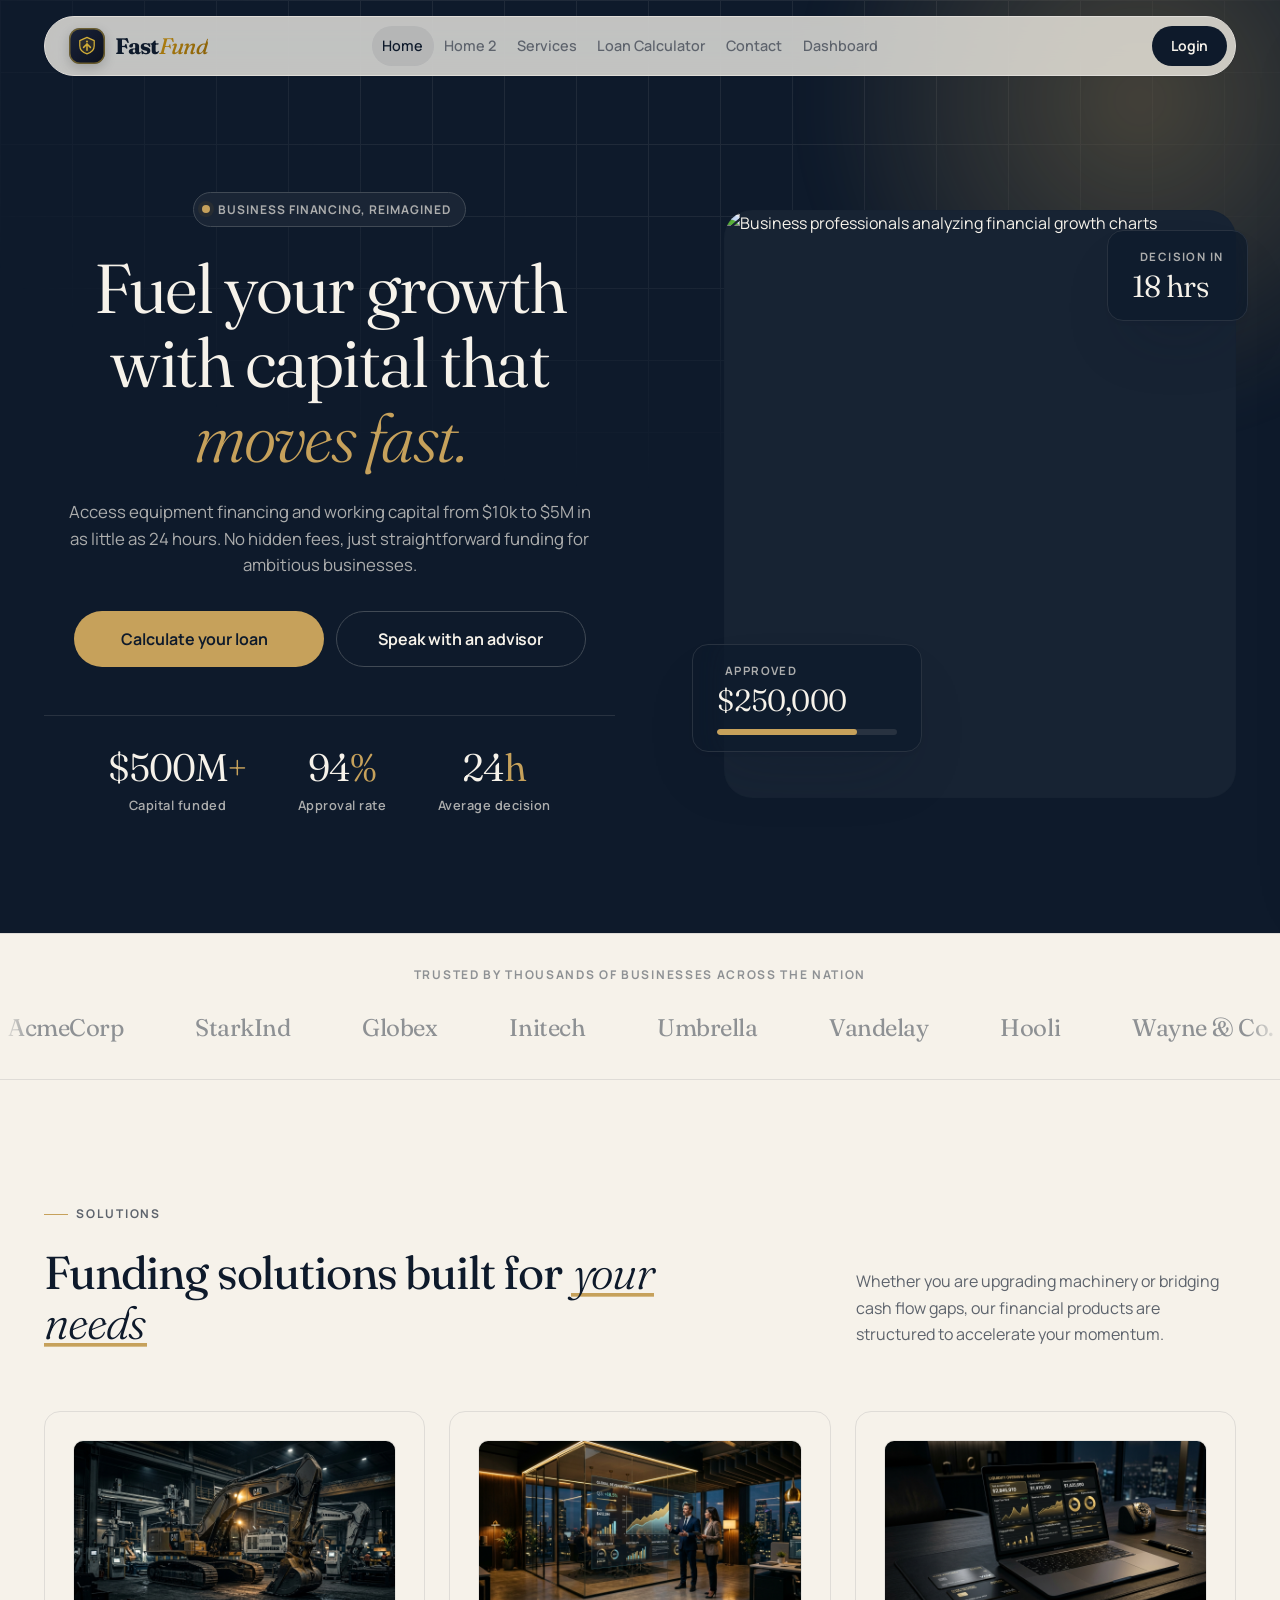
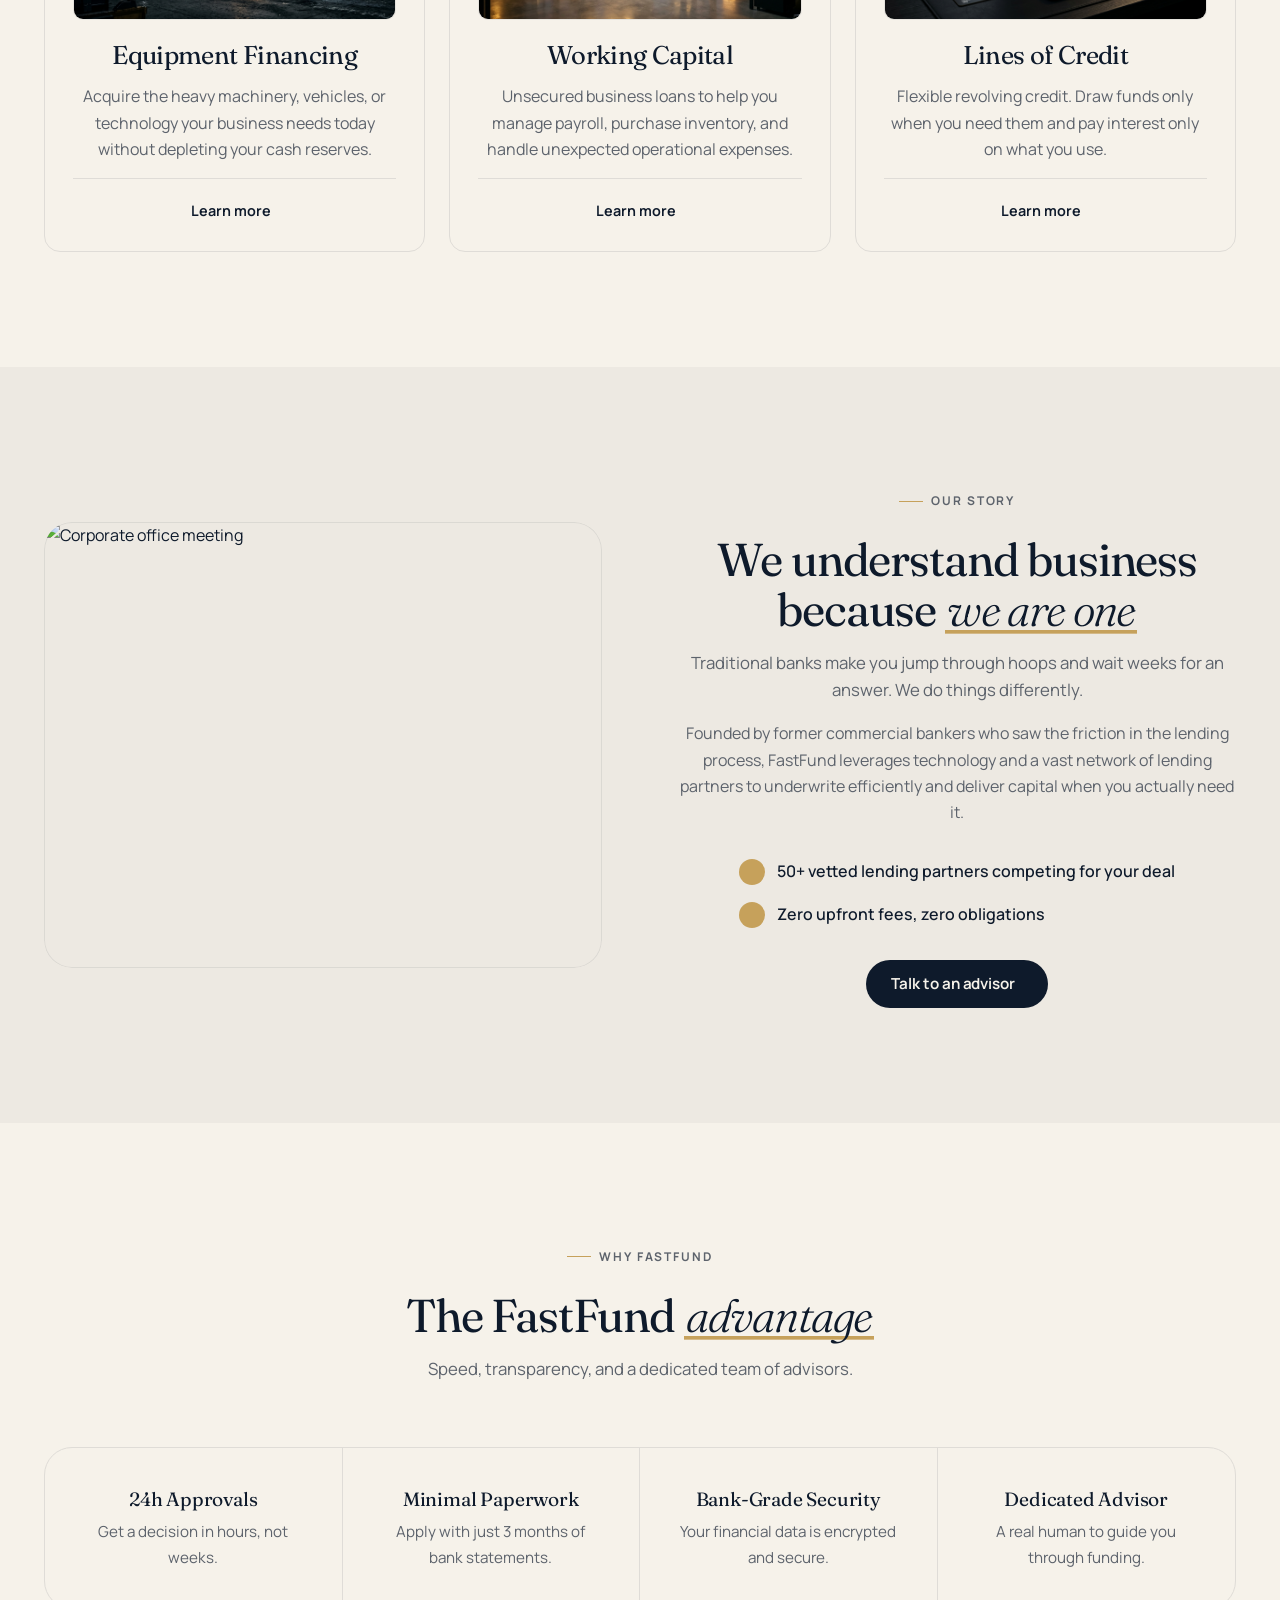
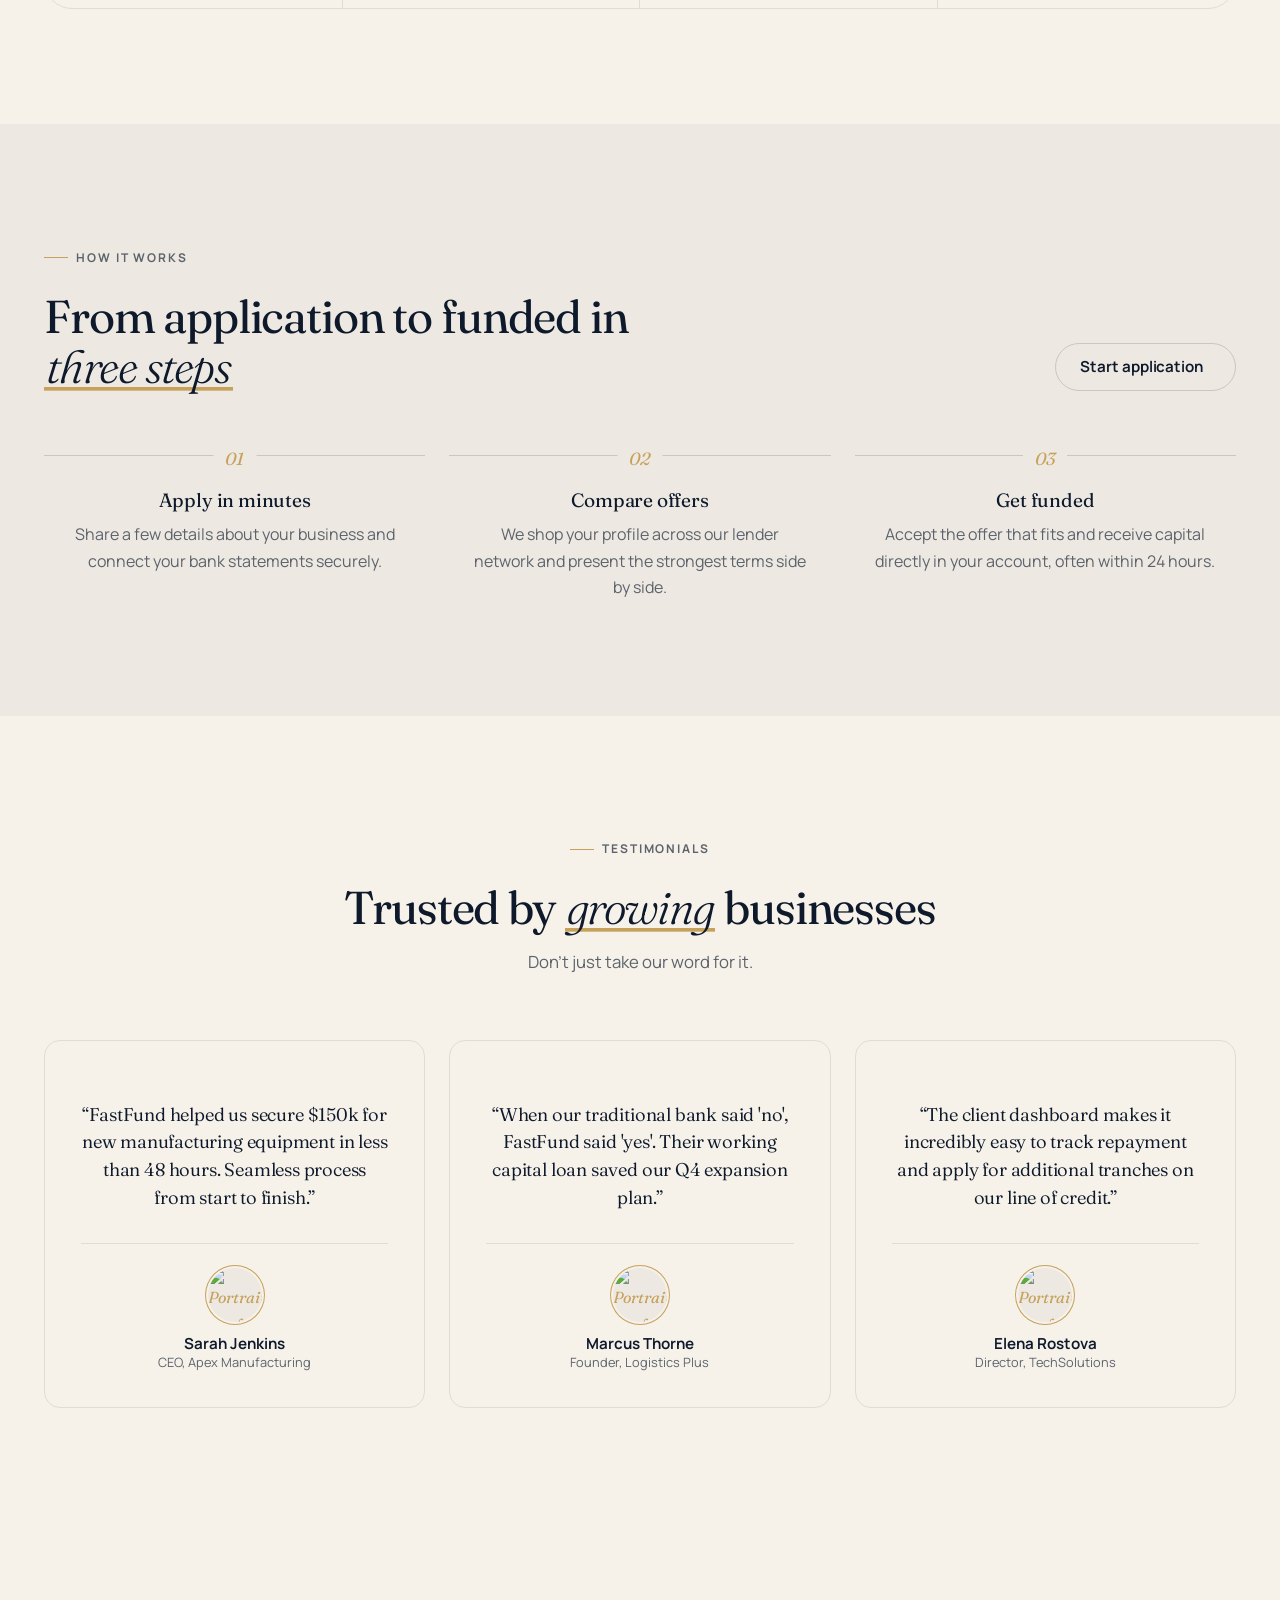
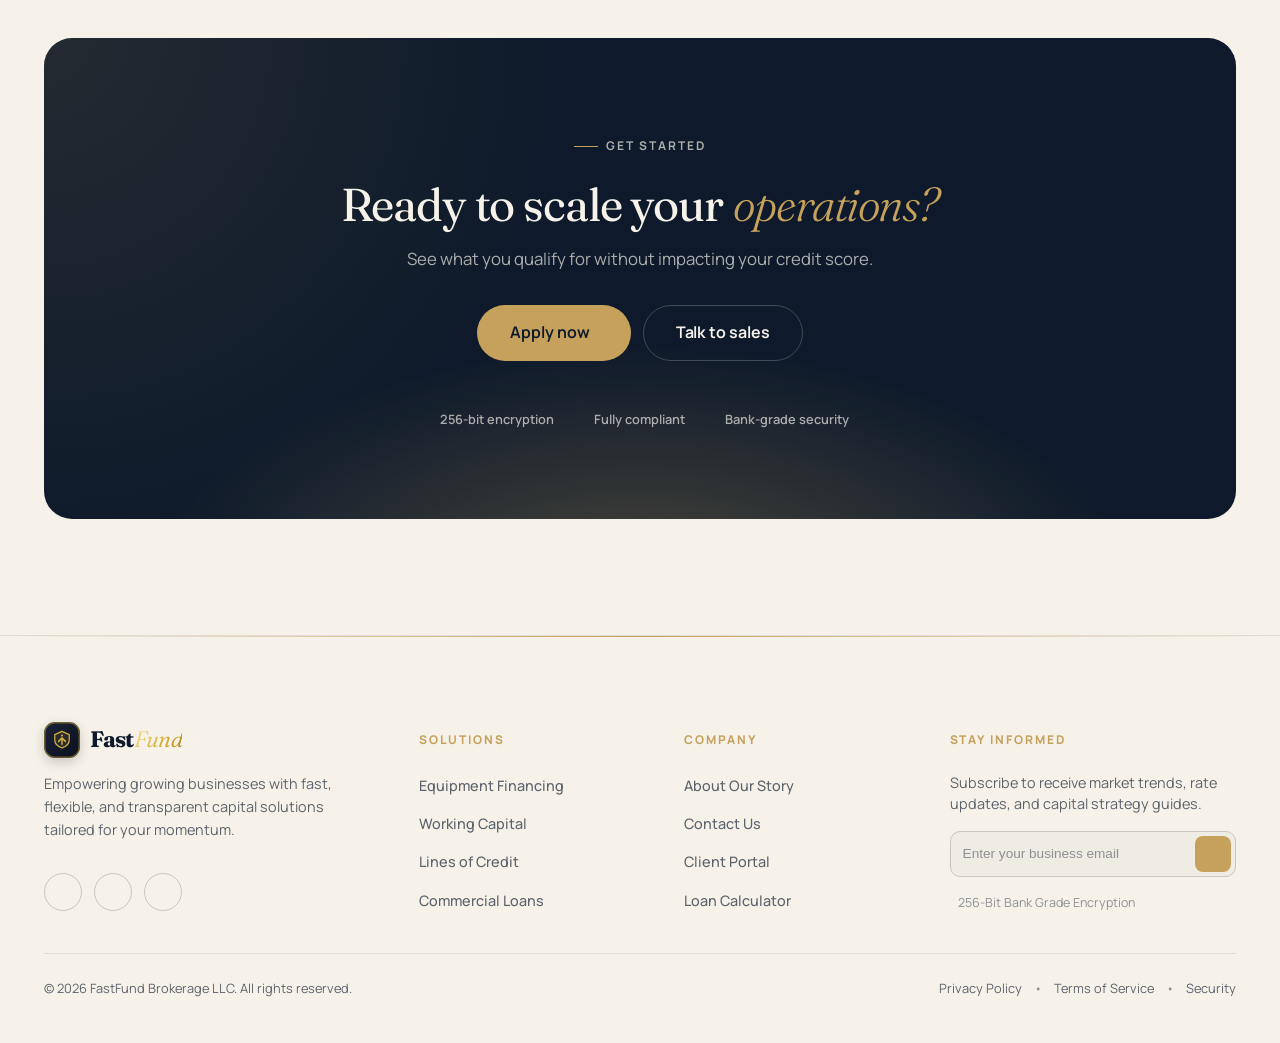
==== index.html @ ac8a73ac "1" ====
<!DOCTYPE html>
<html lang="en">
<head>
  <meta charset="UTF-8">
  <meta name="viewport" content="width=device-width, initial-scale=1.0">
  <title>FastFund - Professional Equipment & Business Financing</title>
  <meta name="description" content="FastFund offers rapid, professional equipment financing and working capital solutions for growing businesses. Apply today and get funded fast.">
  <meta name="theme-color" content="#0E1A2B">
  <link rel="icon" type="image/svg+xml" href="assets/images/favicon.svg">

  <!-- Apply saved theme / direction before first paint -->
  <script>
    (function () {
      try {
        var t = localStorage.getItem('fastfund-theme') || (matchMedia('(prefers-color-scheme: dark)').matches ? 'dark' : 'light');
        if (t === 'dark') document.documentElement.setAttribute('data-theme', 'dark');
        if (localStorage.getItem('fastfund-rtl') === 'true') document.documentElement.setAttribute('dir', 'rtl');
      } catch (e) {}
    })();
  </script>

  <!-- Fonts -->
  <link rel="preconnect" href="https://fonts.googleapis.com">
  <link rel="preconnect" href="https://fonts.gstatic.com" crossorigin>
  <link href="https://fonts.googleapis.com/css2?family=Fraunces:ital,opsz,wght@0,9..144,250..600;1,9..144,250..600&family=Manrope:wght@400..800&display=swap" rel="stylesheet">

  <!-- Phosphor Icons -->
  <script src="https://unpkg.com/@phosphor-icons/web"></script>

  <!-- Styles -->
  <link rel="stylesheet" href="assets/css/style.css">
  <link rel="stylesheet" href="assets/css/rtl.css">
</head>
<body>

  <!-- Drawer Overlay -->
  <div class="drawer-overlay"></div>

  <!-- Header & Navbar -->
  <header class="site-header">
    <div class="container">
      <div class="navbar">
        <a href="index.html" class="logo" aria-label="FastFund home">
          <span class="logo-mark" aria-hidden="true"><svg viewBox="0 0 32 32" fill="none" xmlns="http://www.w3.org/2000/svg"><path d="M16 3.5L26.5 8.25V15.75C26.5 21.2 22 25.8 16 27.5C10 25.8 5.5 21.2 5.5 15.75V8.25L16 3.5Z" class="logo-shield" stroke="currentColor" stroke-width="1.8" stroke-linejoin="round"/><path d="M11 18L16 13L21 18" class="logo-arrow" stroke="currentColor" stroke-width="2.2" stroke-linecap="round" stroke-linejoin="round"/><path d="M16 13V22" class="logo-stem" stroke="currentColor" stroke-width="2.2" stroke-linecap="round"/><circle cx="16" cy="9.5" r="1.4" class="logo-dot" fill="currentColor"/></svg></span>
          <span class="logo-text">Fast<em>Fund</em></span>
        </a>

        <nav aria-label="Primary">
          <ul class="nav-links">
            <li><a href="index.html" class="nav-link active" aria-current="page">Home</a></li>
            <li><a href="home2.html" class="nav-link">Home 2</a></li>
            <li><a href="services.html" class="nav-link">Services</a></li>
            <li><a href="loan-calculator.html" class="nav-link">Loan Calculator</a></li>
            <li><a href="contact.html" class="nav-link">Contact</a></li>
            <li><a href="dashboard.html" class="nav-link">Dashboard</a></li>
          </ul>
        </nav>

        <div class="nav-actions">
          <button class="icon-btn theme-toggle" aria-label="Toggle Theme"><i class="ph ph-moon"></i></button>
          <button class="icon-btn rtl-toggle" aria-label="Toggle RTL"><i class="ph ph-arrows-left-right"></i></button>
          <a href="login.html" class="btn btn-primary btn-sm nav-cta">Login</a>
          <button class="hamburger" aria-label="Open Menu"><i class="ph ph-list"></i></button>
        </div>
      </div>
    </div>
  </header>

  <!-- Mobile Nav Drawer -->
  <aside class="nav-drawer" aria-label="Mobile menu">
    <div class="drawer-header">
      <a href="index.html" class="logo" aria-label="FastFund home">
          <span class="logo-mark" aria-hidden="true"><svg viewBox="0 0 32 32" fill="none" xmlns="http://www.w3.org/2000/svg"><path d="M16 3.5L26.5 8.25V15.75C26.5 21.2 22 25.8 16 27.5C10 25.8 5.5 21.2 5.5 15.75V8.25L16 3.5Z" class="logo-shield" stroke="currentColor" stroke-width="1.8" stroke-linejoin="round"/><path d="M11 18L16 13L21 18" class="logo-arrow" stroke="currentColor" stroke-width="2.2" stroke-linecap="round" stroke-linejoin="round"/><path d="M16 13V22" class="logo-stem" stroke="currentColor" stroke-width="2.2" stroke-linecap="round"/><circle cx="16" cy="9.5" r="1.4" class="logo-dot" fill="currentColor"/></svg></span>
          <span class="logo-text">Fast<em>Fund</em></span>
        </a>
      <button class="icon-btn drawer-close" aria-label="Close Menu"><i class="ph ph-x"></i></button>
    </div>

    <ul class="drawer-links">
      <li><a href="index.html" class="nav-link active" aria-current="page">Home</a></li>
      <li><a href="home2.html" class="nav-link">Home 2</a></li>
      <li><a href="services.html" class="nav-link">Services</a></li>
      <li><a href="loan-calculator.html" class="nav-link">Loan Calculator</a></li>
      <li><a href="contact.html" class="nav-link">Contact</a></li>
      <li><a href="dashboard.html" class="nav-link">Dashboard</a></li>
    </ul>

    <div class="drawer-actions">
      <a href="login.html" class="btn btn-primary btn-block">Login</a>
      <div class="drawer-toggles">
        <button class="icon-btn theme-toggle" aria-label="Toggle Theme"><i class="ph ph-moon"></i></button>
        <button class="icon-btn rtl-toggle" aria-label="Toggle RTL"><i class="ph ph-arrows-left-right"></i></button>
      </div>
    </div>
  </aside>

  <!-- Main Content -->
  <main>
    <!-- Hero Section -->
    <section class="hero theme-ink">
      <div class="container hero-grid">
        <div class="hero-content">
          <span class="eyebrow eyebrow-pill anim-in">Business financing, reimagined</span>
          <h1 class="anim-in" style="--d: .1s">Fuel your growth with capital that <span class="hl">moves fast.</span></h1>
          <p class="lead anim-in" style="--d: .2s">Access equipment financing and working capital from $10k to $5M in as little as 24 hours. No hidden fees, just straightforward funding for ambitious businesses.</p>
          <div class="hero-actions anim-in" style="--d: .3s">
            <a href="loan-calculator.html" class="btn btn-accent btn-lg">Calculate your loan <i class="ph ph-arrow-right"></i></a>
            <a href="contact.html" class="btn btn-outline btn-lg">Speak with an advisor</a>
          </div>
          <div class="hero-trust anim-in" style="--d: .45s">
            <div>
              <div class="stat-value force-ltr">$500M<em>+</em></div>
              <div class="stat-label">Capital funded</div>
            </div>
            <div>
              <div class="stat-value force-ltr">94<em>%</em></div>
              <div class="stat-label">Approval rate</div>
            </div>
            <div>
              <div class="stat-value force-ltr">24<em>h</em></div>
              <div class="stat-label">Average decision</div>
            </div>
          </div>
        </div>

        <div class="hero-visual anim-in" style="--d: .25s">
          <div class="media">
            <img src="https://images.unsplash.com/photo-1556761175-4b46a572b786?q=80&w=1400&auto=format&fit=crop" alt="Business professionals analyzing financial growth charts">
          </div>
          <div class="float-card float-card-a">
            <div class="fc-label"><i class="ph-fill ph-seal-check"></i> Approved</div>
            <div class="fc-value force-ltr">$250,000</div>
            <div class="fc-bar"><span></span></div>
          </div>
          <div class="float-card float-card-b">
            <div class="fc-label"><i class="ph-fill ph-lightning"></i> Decision in</div>
            <div class="fc-value force-ltr">18 hrs</div>
          </div>
        </div>
      </div>
    </section>

    <!-- Logo Cloud (Trust) -->
    <section class="logo-strip" aria-label="Trusted by">
      <p class="logo-strip-label">Trusted by thousands of businesses across the nation</p>
      <div class="marquee-wrap">
        <div class="marquee">
          <span><i class="ph-fill ph-diamond"></i> AcmeCorp</span>
          <span><i class="ph-fill ph-diamond"></i> StarkInd</span>
          <span><i class="ph-fill ph-diamond"></i> Globex</span>
          <span><i class="ph-fill ph-diamond"></i> Initech</span>
          <span><i class="ph-fill ph-diamond"></i> Umbrella</span>
          <span><i class="ph-fill ph-diamond"></i> Vandelay</span>
          <span><i class="ph-fill ph-diamond"></i> Hooli</span>
          <span><i class="ph-fill ph-diamond"></i> Wayne & Co.</span>
          <span aria-hidden="true"><i class="ph-fill ph-diamond"></i> AcmeCorp</span>
          <span aria-hidden="true"><i class="ph-fill ph-diamond"></i> StarkInd</span>
          <span aria-hidden="true"><i class="ph-fill ph-diamond"></i> Globex</span>
          <span aria-hidden="true"><i class="ph-fill ph-diamond"></i> Initech</span>
          <span aria-hidden="true"><i class="ph-fill ph-diamond"></i> Umbrella</span>
          <span aria-hidden="true"><i class="ph-fill ph-diamond"></i> Vandelay</span>
          <span aria-hidden="true"><i class="ph-fill ph-diamond"></i> Hooli</span>
          <span aria-hidden="true"><i class="ph-fill ph-diamond"></i> Wayne & Co.</span>
        </div>
      </div>
    </section>

    <!-- Services Overview -->
    <section class="section">
      <div class="container">
        <div class="section-header-split reveal">
          <div>
            <span class="eyebrow">Solutions</span>
            <h2>Funding solutions built for <span class="hl">your needs</span></h2>
          </div>
          <p>Whether you are upgrading machinery or bridging cash flow gaps, our financial products are structured to accelerate your momentum.</p>
        </div>
        <div class="grid-3">
          <article class="card card-hover reveal" style="--d: 0s">
            <div class="card-image-wrap">
              <img src="assets/images/equipment-financing.jpg" alt="Equipment Financing" class="card-img" loading="lazy">
            </div>
            <h3 class="card-title">Equipment Financing</h3>
            <div class="card-body">
              <p>Acquire the heavy machinery, vehicles, or technology your business needs today without depleting your cash reserves.</p>
            </div>
            <div class="card-footer">
              <a href="services.html" class="card-link">Learn more <i class="ph ph-arrow-right"></i></a>
            </div>
          </article>
          <article class="card card-hover reveal" style="--d: 0.1s">
            <div class="card-image-wrap">
              <img src="assets/images/working-capital.jpg" alt="Working Capital" class="card-img" loading="lazy">
            </div>
            <h3 class="card-title">Working Capital</h3>
            <div class="card-body">
              <p>Unsecured business loans to help you manage payroll, purchase inventory, and handle unexpected operational expenses.</p>
            </div>
            <div class="card-footer">
              <a href="services.html" class="card-link">Learn more <i class="ph ph-arrow-right"></i></a>
            </div>
          </article>
          <article class="card card-hover reveal" style="--d: 0.2s">
            <div class="card-image-wrap">
              <img src="assets/images/lines-of-credit.jpg" alt="Lines of Credit" class="card-img" loading="lazy">
            </div>
            <h3 class="card-title">Lines of Credit</h3>
            <div class="card-body">
              <p>Flexible revolving credit. Draw funds only when you need them and pay interest only on what you use.</p>
            </div>
            <div class="card-footer">
              <a href="services.html" class="card-link">Learn more <i class="ph ph-arrow-right"></i></a>
            </div>
          </article>
        </div>
      </div>
    </section>

    <!-- About / Story -->
    <section class="section bg-soft" id="story">
      <div class="container split split-story">
        <div class="media media-wide reveal">
          <img src="https://images.unsplash.com/photo-1600880292203-757bb62b4baf?q=80&w=1400&auto=format&fit=crop" alt="Corporate office meeting" loading="lazy">
        </div>
        <div class="reveal" style="--d: .1s">
          <span class="eyebrow">Our story</span>
          <h2>We understand business because <span class="hl">we are one</span></h2>
          <p class="lead">Traditional banks make you jump through hoops and wait weeks for an answer. We do things differently.</p>
          <p>Founded by former commercial bankers who saw the friction in the lending process, FastFund leverages technology and a vast network of lending partners to underwrite efficiently and deliver capital when you actually need it.</p>
          <ul class="check-list">
            <li><i class="ph-bold ph-check"></i> 50+ vetted lending partners competing for your deal</li>
            <li><i class="ph-bold ph-check"></i> Zero upfront fees, zero obligations</li>
          </ul>
          <a href="contact.html" class="btn btn-primary">Talk to an advisor <i class="ph ph-arrow-right"></i></a>
        </div>
      </div>
    </section>

    <!-- Features / Highlights -->
    <section class="section">
      <div class="container">
        <div class="section-header reveal">
          <span class="eyebrow">Why FastFund</span>
          <h2>The FastFund <span class="hl">advantage</span></h2>
          <p class="lead">Speed, transparency, and a dedicated team of advisors.</p>
        </div>
        <div class="feature-grid reveal">
          <div class="feature">
            <h4>24h Approvals</h4>
            <p>Get a decision in hours, not weeks.</p>
          </div>
          <div class="feature">
            <h4>Minimal Paperwork</h4>
            <p>Apply with just 3 months of bank statements.</p>
          </div>
          <div class="feature">
            <h4>Bank-Grade Security</h4>
            <p>Your financial data is encrypted and secure.</p>
          </div>
          <div class="feature">
            <h4>Dedicated Advisor</h4>
            <p>A real human to guide you through funding.</p>
          </div>
        </div>
      </div>
    </section>

    <!-- How it works -->
    <section class="section bg-soft">
      <div class="container">
        <div class="section-header-split reveal">
          <div>
            <span class="eyebrow">How it works</span>
            <h2>From application to funded in <span class="hl">three steps</span></h2>
          </div>
          <a href="register.html" class="btn btn-outline">Start application <i class="ph ph-arrow-right"></i></a>
        </div>
        <div class="steps">
          <div class="step reveal">
            <h4>Apply in minutes</h4>
            <p>Share a few details about your business and connect your bank statements securely.</p>
          </div>
          <div class="step reveal" style="--d: .1s">
            <h4>Compare offers</h4>
            <p>We shop your profile across our lender network and present the strongest terms side by side.</p>
          </div>
          <div class="step reveal" style="--d: .2s">
            <h4>Get funded</h4>
            <p>Accept the offer that fits and receive capital directly in your account, often within 24 hours.</p>
          </div>
        </div>
      </div>
    </section>


    <!-- Testimonials -->
    <section class="section">
      <div class="container">
        <div class="section-header reveal">
          <span class="eyebrow">Testimonials</span>
          <h2>Trusted by <span class="hl">growing</span> businesses</h2>
          <p class="lead">Don't just take our word for it.</p>
        </div>
        <div class="grid-3">
          <figure class="quote-card reveal" style="--d: 0s">
            <div class="stars" aria-label="5 out of 5 stars">
              <i class="ph-fill ph-star"></i><i class="ph-fill ph-star"></i><i class="ph-fill ph-star"></i><i class="ph-fill ph-star"></i><i class="ph-fill ph-star"></i>
            </div>
            <blockquote>&ldquo;FastFund helped us secure $150k for new manufacturing equipment in less than 48 hours. Seamless process from start to finish.&rdquo;</blockquote>
            <figcaption class="quote-author">
              <img class="avatar avatar-photo" src="https://images.unsplash.com/photo-1573496359142-b8d87734a5a2?q=80&w=160&h=160&auto=format&fit=crop&crop=faces" alt="Portrait of Sarah Jenkins" width="52" height="52" loading="lazy">
              <div>
                <strong>Sarah Jenkins</strong>
                <span>CEO, Apex Manufacturing</span>
              </div>
            </figcaption>
          </figure>
          <figure class="quote-card reveal" style="--d: 0.1s">
            <div class="stars" aria-label="5 out of 5 stars">
              <i class="ph-fill ph-star"></i><i class="ph-fill ph-star"></i><i class="ph-fill ph-star"></i><i class="ph-fill ph-star"></i><i class="ph-fill ph-star"></i>
            </div>
            <blockquote>&ldquo;When our traditional bank said 'no', FastFund said 'yes'. Their working capital loan saved our Q4 expansion plan.&rdquo;</blockquote>
            <figcaption class="quote-author">
              <img class="avatar avatar-photo" src="https://images.unsplash.com/photo-1507003211169-0a1dd7228f2d?q=80&w=160&h=160&auto=format&fit=crop&crop=faces" alt="Portrait of Marcus Thorne" width="52" height="52" loading="lazy">
              <div>
                <strong>Marcus Thorne</strong>
                <span>Founder, Logistics Plus</span>
              </div>
            </figcaption>
          </figure>
          <figure class="quote-card reveal" style="--d: 0.2s">
            <div class="stars" aria-label="5 out of 5 stars">
              <i class="ph-fill ph-star"></i><i class="ph-fill ph-star"></i><i class="ph-fill ph-star"></i><i class="ph-fill ph-star"></i><i class="ph-fill ph-star"></i>
            </div>
            <blockquote>&ldquo;The client dashboard makes it incredibly easy to track repayment and apply for additional tranches on our line of credit.&rdquo;</blockquote>
            <figcaption class="quote-author">
              <img class="avatar avatar-photo" src="https://images.unsplash.com/photo-1438761681033-6461ffad8d80?q=80&w=160&h=160&auto=format&fit=crop&crop=faces" alt="Portrait of Elena Rostova" width="52" height="52" loading="lazy">
              <div>
                <strong>Elena Rostova</strong>
                <span>Director, TechSolutions</span>
              </div>
            </figcaption>
          </figure>
        </div>
      </div>
    </section>

    <!-- CTA Section -->
    <section class="section">
      <div class="container">
        <div class="cta-panel theme-ink reveal">
          <span class="eyebrow">Get started</span>
          <h2>Ready to scale your <span class="hl">operations?</span></h2>
          <p class="lead">See what you qualify for without impacting your credit score.</p>
          <div class="cta-actions">
            <a href="register.html" class="btn btn-accent btn-lg">Apply now <i class="ph ph-arrow-right"></i></a>
            <a href="contact.html" class="btn btn-outline btn-lg">Talk to sales</a>
          </div>
          <div class="trust-row">
            <span><i class="ph ph-lock-key"></i> 256-bit encryption</span>
            <span><i class="ph ph-shield-check"></i> Fully compliant</span>
            <span><i class="ph ph-bank"></i> Bank-grade security</span>
          </div>
        </div>
      </div>
    </section>
  </main>

  <!-- Footer -->
  <footer class="site-footer">
    <div class="container">
      <div class="footer-grid">
        <div class="footer-brand">
          <a href="index.html" class="logo" aria-label="FastFund home">
            <span class="logo-mark" aria-hidden="true"><svg viewBox="0 0 32 32" fill="none" xmlns="http://www.w3.org/2000/svg"><path d="M16 3.5L26.5 8.25V15.75C26.5 21.2 22 25.8 16 27.5C10 25.8 5.5 21.2 5.5 15.75V8.25L16 3.5Z" class="logo-shield" stroke="currentColor" stroke-width="1.8" stroke-linejoin="round"/><path d="M11 18L16 13L21 18" class="logo-arrow" stroke="currentColor" stroke-width="2.2" stroke-linecap="round" stroke-linejoin="round"/><path d="M16 13V22" class="logo-stem" stroke="currentColor" stroke-width="2.2" stroke-linecap="round"/><circle cx="16" cy="9.5" r="1.4" class="logo-dot" fill="currentColor"/></svg></span>
            <span class="logo-text">Fast<em>Fund</em></span>
          </a>
          <p class="footer-desc">Empowering growing businesses with fast, flexible, and transparent capital solutions tailored for your momentum.</p>
          <div class="socials">
            <a href="#" aria-label="LinkedIn"><i class="ph ph-linkedin-logo"></i></a>
            <a href="#" aria-label="X"><i class="ph ph-x-logo"></i></a>
            <a href="#" aria-label="Instagram"><i class="ph ph-instagram-logo"></i></a>
          </div>
        </div>
        <div class="footer-col">
          <h4 class="footer-col-title">Solutions</h4>
          <ul class="footer-links">
            <li><a href="services.html">Equipment Financing</a></li>
            <li><a href="services.html">Working Capital</a></li>
            <li><a href="services.html">Lines of Credit</a></li>
            <li><a href="services.html">Commercial Loans</a></li>
          </ul>
        </div>
        <div class="footer-col">
          <h4 class="footer-col-title">Company</h4>
          <ul class="footer-links">
            <li><a href="index.html#story">About Our Story</a></li>
            <li><a href="contact.html">Contact Us</a></li>
            <li><a href="login.html">Client Portal</a></li>
            <li><a href="loan-calculator.html">Loan Calculator</a></li>
          </ul>
        </div>
        <div class="footer-col footer-newsletter-col">
          <h4 class="footer-col-title">Stay Informed</h4>
          <p class="newsletter-desc">Subscribe to receive market trends, rate updates, and capital strategy guides.</p>
          <form class="footer-newsletter-form" onsubmit="event.preventDefault(); alert('Thank you for subscribing to FastFund!');">
            <div class="newsletter-input-group">
              <input type="email" placeholder="Enter your business email" required aria-label="Email Address">
              <button type="submit" aria-label="Subscribe"><i class="ph ph-arrow-right"></i></button>
            </div>
          </form>
          <div class="footer-badge">
            <i class="ph ph-shield-check"></i>
            <span>256-Bit Bank Grade Encryption</span>
          </div>
        </div>
      </div>
      <div class="footer-bottom">
        <span>&copy; 2026 FastFund Brokerage LLC. All rights reserved.</span>
        <div class="footer-bottom-links">
          <a href="#">Privacy Policy</a>
          <span class="dot-sep">&bull;</span>
          <a href="#">Terms of Service</a>
          <span class="dot-sep">&bull;</span>
          <a href="#">Security</a>
        </div>
      </div>
    </div>
  </footer>

  <script src="assets/js/main.js"></script>
  <!-- JSON-LD Placeholder for SEO -->
  <!--
  <script type="application/ld+json">
  {
    "@context": "https://schema.org",
    "@type": "FinancialService",
    "name": "FastFund",
    "description": "Professional equipment financing and working capital for growing businesses."
  }
  </script>
  -->
</body>
</html>
---- assets/css/style.css ----
/*
 * FastFund - Master Style Sheet
 * Premium design system built on exactly three colors:
 *   primary (ink), secondary (ivory), accent (champagne gold).
 * Every surface, text, border and shadow tone is mixed from these three.
 */

/* ==========================================================================
   Design Tokens
   ========================================================================== */
:root {
  /* The three brand colors - the only colors in the system */
  --primary: #0E1A2B;    /* Ink */
  --secondary: #F6F2EA;  /* Ivory */
  --accent: #C6A15B;     /* Champagne gold */

  /* Semantic tokens (light) */
  --bg: var(--secondary);
  --bg-soft: color-mix(in srgb, var(--primary) 4%, var(--secondary));
  --surface: color-mix(in srgb, var(--primary) 3%, var(--secondary));
  --surface-raised: var(--secondary);
  --text: var(--primary);
  --text-muted: color-mix(in srgb, var(--primary) 66%, var(--secondary));
  --text-faint: color-mix(in srgb, var(--primary) 45%, var(--secondary));
  --line: color-mix(in srgb, var(--primary) 10%, var(--secondary));
  --line-strong: color-mix(in srgb, var(--primary) 20%, var(--secondary));
  --hl: var(--primary);                      /* highlighted headline words */
  --accent-soft: color-mix(in srgb, var(--accent) 16%, var(--secondary));
  --ink-bg: var(--primary);                  /* always-dark bands */
  --glass: color-mix(in srgb, var(--secondary) 78%, transparent);

  --shadow-sm: 0 1px 2px color-mix(in srgb, var(--primary) 6%, transparent);
  --shadow: 0 1px 2px color-mix(in srgb, var(--primary) 5%, transparent),
            0 12px 32px -12px color-mix(in srgb, var(--primary) 16%, transparent);
  --shadow-lg: 0 2px 4px color-mix(in srgb, var(--primary) 4%, transparent),
               0 32px 64px -24px color-mix(in srgb, var(--primary) 28%, transparent);

  /* Fonts */
  --font-heading: 'Fraunces', Georgia, serif;
  --font-body: 'Manrope', system-ui, sans-serif;

  /* Type scale */
  --size-h1: clamp(2.6rem, 5.4vw, 4.75rem);
  --size-h2: clamp(2rem, 3.6vw, 3.1rem);
  --size-h3: clamp(1.4rem, 2vw, 1.75rem);
  --size-h4: 1.2rem;
  --size-body: 1rem;
  --size-lead: clamp(1.05rem, 1.3vw, 1.2rem);
  --size-label: 0.9rem;
  --size-caption: 0.8rem;

  /* Spacing */
  --sp-1: 0.25rem;
  --sp-2: 0.5rem;
  --sp-2-5: 0.625rem;
  --sp-3: 0.75rem;
  --sp-4: 1rem;
  --sp-5: 1.25rem;
  --sp-6: 1.5rem;
  --sp-8: 2rem;
  --sp-10: 2.5rem;
  --sp-12: 3rem;
  --sp-16: 4rem;
  --sp-24: 6rem;
  --sp-32: 8rem;

  /* Structure */
  --radius-sm: 10px;
  --radius: 16px;
  --radius-lg: 28px;
  --radius-pill: 999px;
  --ease: cubic-bezier(0.16, 1, 0.3, 1);
  --transition: all 0.35s var(--ease);
  --max-width: 1240px;
  --header-height: 88px;
}

/* Dark mode - same three colors, remapped */
html[data-theme="dark"] {
  --bg: var(--primary);
  --bg-soft: color-mix(in srgb, var(--secondary) 3%, var(--primary));
  --surface: color-mix(in srgb, var(--secondary) 4%, var(--primary));
  --surface-raised: color-mix(in srgb, var(--secondary) 6%, var(--primary));
  --text: var(--secondary);
  --text-muted: color-mix(in srgb, var(--secondary) 66%, var(--primary));
  --text-faint: color-mix(in srgb, var(--secondary) 45%, var(--primary));
  --line: color-mix(in srgb, var(--secondary) 10%, var(--primary));
  --line-strong: color-mix(in srgb, var(--secondary) 20%, var(--primary));
  --hl: var(--accent);
  --accent-soft: color-mix(in srgb, var(--accent) 14%, var(--primary));
  --ink-bg: color-mix(in srgb, var(--secondary) 3%, var(--primary));
  --glass: color-mix(in srgb, var(--primary) 72%, transparent);
  --shadow-sm: none;
  --shadow: 0 16px 40px -16px color-mix(in srgb, var(--primary) 90%, transparent);
  --shadow-lg: 0 32px 64px -24px color-mix(in srgb, var(--primary) 95%, transparent);
  color-scheme: dark;
}

/* Always-dark band: re-scopes the semantic tokens for anything inside */
.theme-ink {
  --bg: var(--ink-bg);
  --bg-soft: color-mix(in srgb, var(--secondary) 4%, var(--ink-bg));
  --surface: color-mix(in srgb, var(--secondary) 5%, var(--ink-bg));
  --surface-raised: color-mix(in srgb, var(--secondary) 7%, var(--ink-bg));
  --text: var(--secondary);
  --text-muted: color-mix(in srgb, var(--secondary) 68%, var(--ink-bg));
  --text-faint: color-mix(in srgb, var(--secondary) 45%, var(--ink-bg));
  --line: color-mix(in srgb, var(--secondary) 11%, var(--ink-bg));
  --line-strong: color-mix(in srgb, var(--secondary) 22%, var(--ink-bg));
  --hl: var(--accent);
  --accent-soft: color-mix(in srgb, var(--accent) 14%, var(--ink-bg));
  --glass: color-mix(in srgb, var(--ink-bg) 70%, transparent);
  background-color: var(--bg);
  color: var(--text);
}

/* ==========================================================================
   Reset & Base
   ========================================================================== */
*, *::before, *::after {
  box-sizing: border-box;
  margin: 0;
  padding: 0;
}

html {
  scroll-behavior: smooth;
  font-size: 16px;
  -webkit-text-size-adjust: 100%;
}

body {
  font-family: var(--font-body);
  font-size: var(--size-body);
  color: var(--text);
  background-color: var(--bg);
  line-height: 1.65;
  overflow-x: hidden;
  -webkit-font-smoothing: antialiased;
  -moz-osx-font-smoothing: grayscale;
  transition: background-color 0.3s, color 0.3s;
}

::selection {
  background: var(--accent);
  color: var(--primary);
}

h1, h2, h3, h4, h5, h6 {
  font-family: var(--font-heading);
  font-optical-sizing: auto;
  color: var(--text);
  font-weight: 400;
  line-height: 1.08;
  letter-spacing: -0.025em;
  margin-block-end: var(--sp-4);
}

h1 { font-size: var(--size-h1); font-weight: 350; }
h2 { font-size: var(--size-h2); }
h3 { font-size: var(--size-h3); line-height: 1.2; }
h4, h5, h6 { font-size: var(--size-h4); line-height: 1.3; letter-spacing: -0.01em; }

p {
  margin-block-end: var(--sp-4);
  color: var(--text-muted);
}

.lead {
  font-size: var(--size-lead);
  color: var(--text-muted);
  line-height: 1.6;
}

a {
  color: inherit;
  text-decoration: none;
  transition: var(--transition);
}

.link {
  color: var(--text);
  font-weight: 600;
  background-image: linear-gradient(var(--accent), var(--accent));
  background-size: 100% 1px;
  background-position: 0 100%;
  background-repeat: no-repeat;
  padding-block-end: 1px;
}

.link:hover {
  background-size: 100% 2px;
}

strong, b { font-weight: 650; color: var(--text); }

img {
  max-width: 100%;
  height: auto;
  display: block;
}

:focus-visible {
  outline: 2px solid var(--accent);
  outline-offset: 3px;
  border-radius: 4px;
}

.container {
  width: 100%;
  max-width: var(--max-width);
  margin-inline: auto;
  padding-inline: var(--sp-6);
}

.container-narrow { max-width: 880px; }

/* Highlighted headline word: italic serif with a gold underline stroke */
.hl {
  font-style: italic;
  font-weight: 300;
  color: var(--hl);
  background-image: linear-gradient(var(--accent), var(--accent));
  background-size: 100% 0.08em;
  background-position: 0 92%;
  background-repeat: no-repeat;
  padding-inline: 0.04em;
}

.theme-ink .hl,
html[data-theme="dark"] .hl {
  background-image: none;
}

/* Eyebrow label */
.eyebrow {
  display: inline-flex;
  align-items: center;
  gap: var(--sp-2);
  font-family: var(--font-body);
  font-size: 0.75rem;
  font-weight: 700;
  letter-spacing: 0.16em;
  text-transform: uppercase;
  color: var(--text-muted);
  margin-block-end: var(--sp-6);
}

.eyebrow::before {
  content: '';
  width: 24px;
  height: 1px;
  background: var(--accent);
}

.eyebrow-pill {
  padding: 0.4rem 0.9rem 0.4rem 0.5rem;
  border: 1px solid var(--line-strong);
  border-radius: var(--radius-pill);
  background: var(--surface);
  letter-spacing: 0.08em;
}

.eyebrow-pill::before {
  width: 8px;
  height: 8px;
  border-radius: 50%;
  box-shadow: 0 0 0 4px var(--accent-soft);
}

/* ==========================================================================
   Layout helpers
   ========================================================================== */
.section {
  padding-block: clamp(4.5rem, 9vw, 8rem);
  position: relative;
}

.section-sm { padding-block: clamp(3rem, 5vw, 4.5rem); }

.bg-soft { background-color: var(--bg-soft); }

.section-header {
  max-width: 720px;
  margin-inline: auto;
  margin-block-end: clamp(2.5rem, 5vw, 4rem);
  text-align: center;
}

.section-header .eyebrow { justify-content: center; }

.section-header-split {
  display: flex;
  align-items: flex-end;
  justify-content: space-between;
  gap: var(--sp-8);
  margin-block-end: clamp(2.5rem, 5vw, 4rem);
}

.section-header-split > div { max-width: 620px; }
.section-header-split h2 { margin-block-end: 0; }
.section-header-split p { max-width: 380px; margin: 0; }

.split {
  display: grid;
  grid-template-columns: 1fr 1fr;
  gap: clamp(2.5rem, 6vw, 6rem);
  align-items: center;
}

.grid-2, .grid-3, .grid-4 {
  display: grid;
  gap: var(--sp-6);
}

.grid-2 { grid-template-columns: repeat(2, minmax(0, 1fr)); }
.grid-3 { grid-template-columns: repeat(3, minmax(0, 1fr)); }
.grid-4 { grid-template-columns: repeat(4, minmax(0, 1fr)); }

@media (max-width: 1024px) {
  .grid-4 { grid-template-columns: repeat(2, minmax(0, 1fr)); }
  .split { grid-template-columns: 1fr; }
  .section-header-split { flex-direction: column; align-items: center; text-align: center; }
  .section-header-split > div { margin-inline: auto; }
  .section-header-split .eyebrow { justify-content: center; }
}

/* Story / broker split: centred copy, side by side down to 901px,
   then text first with the image below */
.split-story > :not(.media) { text-align: center; }
.split-story .eyebrow { justify-content: center; }
.split-story .lead,
.split-story p { margin-inline: auto; max-width: 560px; }

.split-story .check-list {
  width: fit-content;
  max-width: 100%;
  margin-inline: auto;
  text-align: start;
}

@media (min-width: 901px) and (max-width: 1024px) {
  .split.split-story {
    grid-template-columns: 1fr 1fr;
    gap: var(--sp-12);
  }
}

@media (max-width: 900px) {
  .split-story .media { order: 2; max-width: 640px; width: 100%; margin-inline: auto; }
  .split-story > :not(.media) { max-width: 640px; margin-inline: auto; }
}

/* Three-card rows: 3 x 1 from 1024px up, 2 x 1 on tablets with the
   third card centred underneath, one by one on phones */
/* The dashboard grids are defined later in this file, so they are prefixed
   with .dashboard-body to make sure these responsive rules win. */
@media (min-width: 601px) and (max-width: 1023.98px) {
  .grid-3,
  .dashboard-body .status-grid,
  .dashboard-body .kpi-grid { grid-template-columns: repeat(4, minmax(0, 1fr)); }

  .grid-3 > *,
  .dashboard-body .status-grid > *,
  .dashboard-body .kpi-grid > * { grid-column: span 2; }

  .grid-3 > :last-child:nth-child(odd),
  .dashboard-body .status-grid > :last-child:nth-child(odd),
  .dashboard-body .kpi-grid > :last-child:nth-child(odd) { grid-column: 2 / span 2; }
}

@media (max-width: 680px) {
  .grid-2, .grid-4 { grid-template-columns: 1fr; }
}

@media (max-width: 600px) {
  .grid-3,
  .dashboard-body .status-grid,
  .dashboard-body .kpi-grid { grid-template-columns: 1fr; }
  .dashboard-body .status-card { min-height: 0; }
}

/* ==========================================================================
   Buttons
   ========================================================================== */
.btn {
  --btn-bg: transparent;
  --btn-fg: var(--text);
  --btn-border: transparent;
  display: inline-flex;
  align-items: center;
  justify-content: center;
  gap: var(--sp-2);
  min-height: 48px;
  padding: 0.8rem 1.5rem;
  font-family: var(--font-body);
  font-size: 0.95rem;
  font-weight: 650;
  letter-spacing: -0.005em;
  line-height: 1.2;
  border-radius: var(--radius-pill);
  border: 1px solid var(--btn-border);
  background-color: var(--btn-bg);
  color: var(--btn-fg);
  cursor: pointer;
  transition: var(--transition);
  text-align: center;
  white-space: nowrap;
}

.btn i { font-size: 1.1em; transition: transform 0.35s var(--ease); }
.btn:hover i.ph-arrow-right,
.btn:hover i.ph-arrow-up-right { transform: translateX(3px); }

.btn-primary {
  --btn-bg: var(--text);
  --btn-fg: var(--bg);
}

.btn-primary:hover {
  --btn-bg: var(--accent);
  --btn-fg: var(--primary);
  transform: translateY(-1px);
  box-shadow: 0 10px 24px -10px color-mix(in srgb, var(--accent) 70%, transparent);
}

.btn-accent,
.btn-success {
  --btn-bg: var(--accent);
  --btn-fg: var(--primary);
}

.btn-accent:hover {
  --btn-bg: var(--secondary);
  --btn-fg: var(--primary);
  transform: translateY(-1px);
}

.btn-outline {
  --btn-border: var(--line-strong);
  --btn-fg: var(--text);
}

.btn-outline:hover {
  --btn-border: var(--text);
  --btn-bg: var(--surface);
}

.btn-ghost {
  --btn-fg: var(--text);
  padding-inline: var(--sp-2);
}

.btn-ghost:hover { --btn-fg: var(--text-muted); }

.btn-sm { min-height: 40px; padding: 0.55rem 1.1rem; font-size: 0.875rem; }
.btn-lg { min-height: 56px; padding: 1rem 2rem; font-size: 1rem; }
.btn-block { width: 100%; }

.btn:disabled { opacity: 0.6; cursor: progress; transform: none; }

/* ==========================================================================
   Header & Navbar (floating glass pill)
   ========================================================================== */
.site-header {
  position: fixed;
  inset-block-start: 0;
  inset-inline: 0;
  z-index: 1000;
  padding-block: var(--sp-4);
  transition: padding 0.4s var(--ease);
}

.site-header .navbar {
  display: flex;
  align-items: center;
  justify-content: space-between;
  gap: var(--sp-6);
  height: 60px;
  padding-inline: var(--sp-6) var(--sp-2);
  background: var(--glass);
  backdrop-filter: saturate(160%) blur(18px);
  -webkit-backdrop-filter: saturate(160%) blur(18px);
  border: 1px solid var(--line);
  border-radius: var(--radius-pill);
  box-shadow: var(--shadow-sm);
  transition: var(--transition);
}

.site-header.scrolled { padding-block: var(--sp-2); }
.site-header.scrolled .navbar { box-shadow: var(--shadow); }

.logo {
  font-family: var(--font-heading);
  font-size: 1.4rem;
  font-weight: 700;
  letter-spacing: -0.03em;
  color: var(--text);
  display: inline-flex;
  align-items: center;
  gap: 0.65rem;
  flex-shrink: 0;
  text-decoration: none;
  transition: transform 0.25s cubic-bezier(0.16, 1, 0.3, 1), opacity 0.2s ease;
}

.logo:hover {
  opacity: 0.98;
}

.logo em {
  font-style: italic;
  font-weight: 450;
  color: #A37614;
  background: linear-gradient(135deg, #B38312 0%, #865E06 100%);
  -webkit-background-clip: text;
  background-clip: text;
  -webkit-text-fill-color: transparent;
}

html[data-theme="dark"] .logo em,
.theme-ink .logo em,
.site-footer .logo em {
  font-weight: 350;
  color: #D4AF37;
  background: linear-gradient(135deg, #FFE89C 0%, #D4AF37 60%, #AA7C11 100%);
  -webkit-background-clip: text;
  background-clip: text;
  -webkit-text-fill-color: transparent;
}

.logo-text {
  display: inline-block;
  font-family: var(--font-heading);
  font-size: 1.4rem;
  font-weight: 700;
  letter-spacing: -0.03em;
  color: var(--text);
  line-height: 1;
}

.logo-mark {
  width: 36px;
  height: 36px;
  border-radius: 11px;
  display: inline-flex;
  align-items: center;
  justify-content: center;
  background: linear-gradient(135deg, #1A233A 0%, #0B101D 100%);
  color: #D4AF37;
  font-size: 1.1rem;
  box-shadow: 0 4px 12px rgba(0, 0, 0, 0.18),
              inset 0 0 0 1.5px rgba(212, 175, 55, 0.45);
  transition: all 0.3s cubic-bezier(0.16, 1, 0.3, 1);
  position: relative;
  flex-shrink: 0;
}

.logo-mark svg {
  width: 22px;
  height: 22px;
  display: block;
}

.logo-shield {
  fill: rgba(212, 175, 55, 0.12);
  transition: fill 0.3s ease, stroke 0.3s ease;
}

.logo-arrow, .logo-stem {
  transition: transform 0.25s cubic-bezier(0.16, 1, 0.3, 1);
}

.logo:hover .logo-mark {
  transform: translateY(-2px) scale(1.05);
  background: linear-gradient(135deg, #222E48 0%, #0E1627 100%);
  color: #FFE89C;
  box-shadow: 0 6px 20px rgba(212, 175, 55, 0.35),
              inset 0 0 0 1.5px rgba(212, 175, 55, 0.85);
}

.logo:hover .logo-shield {
  fill: rgba(212, 175, 55, 0.25);
}

.logo:hover .logo-arrow {
  transform: translateY(-1.5px);
}

html[data-theme="dark"] .logo-mark,
.theme-ink .logo-mark {
  background: linear-gradient(135deg, #0F172A 0%, #020617 100%);
  color: #E2B13C;
  box-shadow: 0 4px 16px rgba(0, 0, 0, 0.35),
              inset 0 0 0 1.5px rgba(226, 177, 60, 0.55);
}

.nav-links {
  display: flex;
  align-items: center;
  gap: var(--sp-1);
  list-style: none;
}

.nav-link {
  display: inline-flex;
  align-items: center;
  padding: 0.5rem 0.95rem;
  border-radius: var(--radius-pill);
  font-size: var(--size-label);
  font-weight: 550;
  color: var(--text-muted);
}

.nav-link:hover { color: var(--text); }

.nav-link.active {
  color: var(--text);
  background: color-mix(in srgb, var(--text) 7%, transparent);
}

.nav-actions {
  display: flex;
  align-items: center;
  gap: var(--sp-2);
}

.icon-btn {
  background: transparent;
  border: 1px solid transparent;
  color: var(--text-muted);
  font-size: 1.15rem;
  cursor: pointer;
  display: inline-grid;
  place-items: center;
  width: 42px;
  height: 42px;
  border-radius: 50%;
  transition: var(--transition);
}

.icon-btn:hover {
  color: var(--text);
  border-color: var(--line);
  background-color: var(--surface);
}

.hamburger {
  display: none;
  background: var(--text);
  color: var(--bg);
  border: none;
  width: 42px;
  height: 42px;
  border-radius: 50%;
  font-size: 1.2rem;
  cursor: pointer;
  place-items: center;
}

.drawer-overlay {
  position: fixed;
  inset: 0;
  background: color-mix(in srgb, var(--primary) 55%, transparent);
  backdrop-filter: blur(4px);
  -webkit-backdrop-filter: blur(4px);
  z-index: 1001;
  opacity: 0;
  visibility: hidden;
  transition: opacity 0.35s var(--ease), visibility 0.35s;
}

.drawer-overlay.active { opacity: 1; visibility: visible; }

.nav-drawer {
  position: fixed;
  top: var(--sp-3);
  bottom: var(--sp-3);
  right: var(--sp-3);
  width: min(360px, calc(100% - 1.5rem));
  background-color: var(--bg);
  border: 1px solid var(--line);
  border-radius: var(--radius-lg);
  z-index: 1002;
  transform: translateX(calc(100% + 2rem));
  transition: transform 0.5s var(--ease);
  padding: var(--sp-6);
  display: flex;
  flex-direction: column;
  box-shadow: var(--shadow-lg);
}

.nav-drawer.active { transform: translateX(0); }

.drawer-header {
  display: flex;
  align-items: center;
  justify-content: space-between;
  margin-block-end: var(--sp-8);
}

.drawer-links {
  list-style: none;
  display: flex;
  flex-direction: column;
  gap: var(--sp-1);
}

.drawer-links .nav-link {
  display: flex;
  min-height: 52px;
  padding-inline: var(--sp-4);
  font-family: var(--font-heading);
  font-size: 1.35rem;
  font-weight: 400;
  border-radius: var(--radius);
  color: var(--text);
}

.drawer-actions {
  margin-block-start: auto;
  display: flex;
  flex-direction: column;
  gap: var(--sp-4);
  padding-block-start: var(--sp-6);
  border-block-start: 1px solid var(--line);
}

.drawer-toggles {
  display: flex;
  align-items: center;
  justify-content: center;
  gap: var(--sp-2);
}

@media (max-width: 1280px) {
  .site-header .navbar { gap: var(--sp-3); }
  .nav-links { gap: 0; }
  .site-header .nav-link { padding-inline: 0.65rem; }
}

@media (max-width: 1024px) {
  .site-header nav,
  .site-header .theme-toggle,
  .site-header .rtl-toggle,
  .site-header .nav-cta { display: none; }
  .hamburger { display: inline-grid; }
}

/* ==========================================================================
   Hero (home)
   ========================================================================== */
.hero {
  position: relative;
  overflow: hidden;
  padding-block: calc(var(--header-height) + clamp(3rem, 7vw, 6rem)) clamp(4rem, 8vw, 7rem);
  isolation: isolate;
}

/* Fine grid texture + gold glow, all drawn from the three brand colors */
.hero::before {
  content: '';
  position: absolute;
  inset: 0;
  z-index: -1;
  background-image:
    linear-gradient(var(--line) 1px, transparent 1px),
    linear-gradient(90deg, var(--line) 1px, transparent 1px);
  background-size: 72px 72px;
  mask-image: radial-gradient(ellipse 80% 70% at 50% 0%, #000 30%, transparent 75%);
  -webkit-mask-image: radial-gradient(ellipse 80% 70% at 50% 0%, #000 30%, transparent 75%);
  opacity: 0.7;
}

.hero::after {
  content: '';
  position: absolute;
  z-index: -1;
  width: 720px;
  height: 720px;
  inset-inline-end: -220px;
  top: -260px;
  border-radius: 50%;
  background: radial-gradient(circle, color-mix(in srgb, var(--accent) 30%, transparent) 0%, transparent 65%);
  filter: blur(20px);
  pointer-events: none;
}

.hero-grid {
  display: grid;
  grid-template-columns: 1.05fr 1fr;
  gap: clamp(3rem, 6vw, 5rem);
  align-items: center;
}

.hero h1 { margin-block-end: var(--sp-6); }

.hero .lead {
  max-width: 540px;
  margin-block-end: var(--sp-8);
}

/* Two equal-width buttons, centred */
.hero-actions {
  display: grid;
  grid-template-columns: repeat(2, minmax(0, 250px));
  justify-content: center;
  gap: var(--sp-3);
}

.hero-actions .btn { width: 100%; }

/* Centre the hero copy (home) */
.hero-content { text-align: center; }
.hero-content .eyebrow { justify-content: center; }
.hero-content .lead { margin-inline: auto; }
.hero-content .hero-trust { justify-content: center; }

.hero-trust {
  margin-block-start: var(--sp-12);
  padding-block-start: var(--sp-8);
  border-block-start: 1px solid var(--line);
  display: grid;
  grid-template-columns: repeat(3, auto);
  justify-content: start;
  gap: clamp(1.5rem, 4vw, 3.5rem);
}

.stat-value {
  font-family: var(--font-heading);
  font-size: clamp(1.8rem, 3vw, 2.4rem);
  font-weight: 350;
  line-height: 1;
  letter-spacing: -0.03em;
  color: var(--text);
  margin-block-end: var(--sp-2);
}

.stat-value em { font-style: normal; color: var(--accent); }

.stat-label {
  font-size: var(--size-caption);
  font-weight: 600;
  letter-spacing: 0.04em;
  color: var(--text-muted);
}

.hero-centered {
  text-align: center;
}

.hero-centered .container { max-width: 920px; }
.hero-centered .lead { margin-inline: auto; }
.hero-centered .hero-actions { justify-content: center; }
.hero-centered::after { inset-inline: 0; margin-inline: auto; top: -380px; }

/* Hero visual: duotone image + floating glass cards */
.hero-visual {
  position: relative;
  padding: var(--sp-8) 0 var(--sp-8) var(--sp-8);
}

.hero-visual .media { aspect-ratio: 4 / 4.6; border-radius: var(--radius-lg); }

.float-card {
  position: absolute;
  background: var(--glass);
  backdrop-filter: blur(16px);
  -webkit-backdrop-filter: blur(16px);
  border: 1px solid var(--line);
  border-radius: var(--radius);
  padding: var(--sp-4) var(--sp-6);
  box-shadow: var(--shadow-lg);
  animation: floaty 7s ease-in-out infinite;
}

.float-card-a { inset-inline-start: 0; bottom: 12%; min-width: 230px; }
.float-card-b { inset-inline-end: -12px; top: 8%; animation-delay: -3.5s; }

.float-card .fc-label {
  display: flex;
  align-items: center;
  gap: var(--sp-2);
  font-size: 0.72rem;
  font-weight: 700;
  letter-spacing: 0.12em;
  text-transform: uppercase;
  color: var(--text-muted);
  margin-block-end: var(--sp-1);
}

.float-card .fc-label i { color: var(--accent); font-size: 1rem; }

.float-card .fc-value {
  font-family: var(--font-heading);
  font-size: 1.9rem;
  font-weight: 350;
  letter-spacing: -0.03em;
  color: var(--text);
  line-height: 1.1;
}

.fc-bar {
  margin-block-start: var(--sp-3);
  height: 6px;
  border-radius: var(--radius-pill);
  background: var(--line);
  overflow: hidden;
}

.fc-bar span {
  display: block;
  height: 100%;
  width: 78%;
  border-radius: inherit;
  background: var(--accent);
}

@keyframes floaty {
  0%, 100% { transform: translateY(0); }
  50% { transform: translateY(-10px); }
}

@media (max-width: 1024px) {
  .hero-grid { grid-template-columns: 1fr; }
  .hero-visual { max-width: 560px; margin-inline: auto; width: 100%; }
}

@media (max-width: 560px) {
  .hero-trust { grid-template-columns: repeat(2, auto); }
  .hero-visual { padding-inline-start: 0; }
  .float-card-b { inset-inline-end: 0; }
  .hero-actions,
  .cta-actions {
    display: flex;
    flex-direction: column;
    align-items: stretch;
    width: 100%;
    max-width: 320px;
    margin-inline: auto;
    gap: var(--sp-3);
  }
  .hero-actions .btn,
  .cta-actions .btn {
    width: 100%;
    justify-content: center;
    text-align: center;
  }
}

/* Page hero (inner pages) */
.page-hero {
  padding-block: calc(var(--header-height) + clamp(3rem, 6vw, 5rem)) clamp(3rem, 6vw, 5rem);
  text-align: center;
}

.page-hero .eyebrow { justify-content: center; }
.page-hero h1 { max-width: 860px; margin-inline: auto; }
.page-hero .lead { max-width: 620px; margin-inline: auto; margin-block-end: 0; }

/* ==========================================================================
   Media (photos keep their natural color)
   ========================================================================== */
.media {
  position: relative;
  overflow: hidden;
  border-radius: var(--radius-lg);
  background: var(--bg-soft);
  isolation: isolate;
}

.media img {
  width: 100%;
  height: 100%;
  object-fit: cover;
  transition: transform 1.2s var(--ease);
}

/* Hairline inner frame so photos sit cleanly on ivory and ink */
.media::after {
  content: '';
  position: absolute;
  inset: 0;
  border-radius: inherit;
  box-shadow: inset 0 0 0 1px color-mix(in srgb, var(--primary) 8%, transparent);
  pointer-events: none;
}

.media:hover img { transform: scale(1.03); }

.media-wide { aspect-ratio: 5 / 4; }

/* ==========================================================================
   Logo strip / marquee
   ========================================================================== */
.logo-strip {
  border-block: 1px solid var(--line);
  padding-block: var(--sp-8);
  overflow: hidden;
}

.logo-strip-label {
  text-align: center;
  font-size: clamp(0.68rem, 2.5vw, 0.75rem);
  font-weight: 700;
  letter-spacing: 0.14em;
  text-transform: uppercase;
  color: var(--text-faint);
  margin-block-end: var(--sp-6);
  padding-inline: var(--sp-4);
  max-width: 90%;
  margin-inline: auto;
  line-height: 1.5;
}

.marquee {
  display: flex;
  gap: clamp(2rem, 5vw, 6rem);
  width: max-content;
  animation: marquee 38s linear infinite;
}

.marquee-wrap {
  mask-image: linear-gradient(90deg, transparent 0%, #000 2.5%, #000 97.5%, transparent 100%);
  -webkit-mask-image: linear-gradient(90deg, transparent 0%, #000 2.5%, #000 97.5%, transparent 100%);
  overflow: hidden;
}

.marquee span {
  display: inline-flex;
  align-items: center;
  gap: var(--sp-2);
  font-family: var(--font-heading);
  font-size: 1.5rem;
  font-weight: 400;
  letter-spacing: -0.02em;
  color: var(--text-faint);
  white-space: nowrap;
}

.marquee span i {
  color: var(--accent);
  font-size: 1.2rem;
  flex-shrink: 0;
}

@keyframes marquee {
  to { transform: translateX(-50%); }
}

html[dir="rtl"] .marquee { animation-direction: reverse; }

@media (max-width: 576px) {
  .logo-strip {
    padding-block: var(--sp-5);
  }

  .logo-strip-label {
    letter-spacing: 0.08em;
    margin-block-end: var(--sp-4);
  }

  .marquee span {
    font-size: 1.2rem;
  }
}

/* ==========================================================================
   Cards
   ========================================================================== */
.card {
  position: relative;
  background-color: var(--surface-raised);
  border: 1px solid var(--line);
  border-radius: var(--radius);
  padding: clamp(1.25rem, 2.5vw, 1.75rem);
  display: flex;
  flex-direction: column;
  align-items: center;
  text-align: center;
  transition: var(--transition);
  height: 100%;
}

.card-hover:hover {
  transform: translateY(-4px);
  box-shadow: var(--shadow-lg);
  border-color: var(--line-strong);
}

.card-hover::before {
  content: '';
  position: absolute;
  inset-inline: var(--sp-8);
  top: -1px;
  height: 2px;
  background: var(--accent);
  border-radius: 2px;
  transform: scaleX(0);
  transition: transform 0.5s var(--ease);
}

.card-hover:hover::before { transform: scaleX(1); }

.card-image-wrap {
  width: 100%;
  height: 180px;
  border-radius: calc(var(--radius) - 6px);
  overflow: hidden;
  margin-block-end: var(--sp-5);
  background: var(--surface);
  position: relative;
  border: 1px solid color-mix(in srgb, var(--line) 60%, transparent);
  flex-shrink: 0;
}

.card-img {
  width: 100%;
  height: 100%;
  object-fit: cover;
  display: block;
  transition: transform 0.5s var(--ease);
}

.card-hover:hover .card-img {
  transform: scale(1.05);
}

.card-top {
  display: flex;
  align-items: flex-start;
  justify-content: space-between;
  margin-block-end: var(--sp-8);
  width: 100%;
}

.card-icon {
  width: 52px;
  height: 52px;
  flex-shrink: 0;
  display: inline-grid;
  place-items: center;
  border-radius: 14px;
  background: var(--accent-soft);
  color: var(--text);
  font-size: 1.5rem;
  border: 1px solid color-mix(in srgb, var(--accent) 30%, transparent);
}

.card-index {
  font-family: var(--font-heading);
  font-style: italic;
  font-size: 0.95rem;
  color: var(--text-faint);
}

.card-title {
  margin-block-end: var(--sp-3);
  text-align: center;
  width: 100%;
  margin-inline: auto;
}

.card-body {
  flex: 1;
  display: flex;
  flex-direction: column;
  align-items: center;
  justify-content: flex-start;
  text-align: center;
  width: 100%;
  margin-inline: auto;
}

.card-body p {
  text-align: center;
  margin-inline: auto;
}

.card-footer {
  width: 100%;
  margin-block-start: auto;
  padding-block-start: var(--sp-5);
  border-block-start: 1px solid var(--line);
  display: flex;
  justify-content: center;
  align-items: center;
  text-align: center;
}

.card-link {
  display: inline-flex;
  align-items: center;
  justify-content: center;
  gap: var(--sp-2);
  font-weight: 650;
  font-size: var(--size-label);
  color: var(--text);
  text-align: center;
  margin: 0 auto;
}

.card-link i { transition: transform 0.35s var(--ease); }
.card-link:hover i { transform: translateX(4px); }
html[dir="rtl"] .card-link:hover i { transform: scaleX(-1) translateX(4px); }

.card-featured {
  border-color: var(--accent);
  box-shadow: 0 0 0 1px var(--accent), var(--shadow);
}

.card-tag {
  position: absolute;
  top: -13px;
  inset-inline-end: var(--sp-6);
  padding: 0.25rem 0.8rem;
  border-radius: var(--radius-pill);
  background: var(--accent);
  color: var(--primary);
  font-size: 0.7rem;
  font-weight: 750;
  letter-spacing: 0.1em;
  text-transform: uppercase;
}

/* Spec list inside product cards */
.spec-list {
  list-style: none;
  margin-block-start: var(--sp-6);
  border-block-start: 1px solid var(--line);
}

.spec-list li {
  display: flex;
  justify-content: space-between;
  gap: var(--sp-4);
  padding-block: var(--sp-3);
  border-block-end: 1px solid var(--line);
  font-size: var(--size-label);
}

.spec-list li span:first-child { color: var(--text-muted); }
.spec-list li span:last-child { color: var(--text); font-weight: 650; text-align: end; }

/* Check list */
.check-list {
  list-style: none;
  display: grid;
  gap: var(--sp-4);
  margin-block: var(--sp-8);
}

.check-list li {
  display: flex;
  align-items: flex-start;
  gap: var(--sp-3);
  color: var(--text);
  font-weight: 550;
}

.check-list i {
  flex-shrink: 0;
  width: 26px;
  height: 26px;
  display: inline-grid;
  place-items: center;
  border-radius: 50%;
  background: var(--accent);
  color: var(--primary);
  font-size: 0.8rem;
  margin-block-start: 1px;
}

/* ==========================================================================
   Features (advantage grid)
   ========================================================================== */
.feature-grid {
  display: grid;
  grid-template-columns: repeat(4, minmax(0, 1fr));
  border: 1px solid var(--line);
  border-radius: var(--radius-lg);
  overflow: hidden;
}

.feature {
  padding: clamp(1.75rem, 3vw, 2.5rem);
  border-inline-end: 1px solid var(--line);
  transition: background-color 0.4s var(--ease);
  text-align: center;
  display: flex;
  flex-direction: column;
  align-items: center;
  justify-content: center;
}

.feature:last-child { border-inline-end: none; }
.feature:hover { background-color: var(--surface); }

.feature i {
  font-size: 1.75rem;
  color: var(--accent);
  margin-block-end: var(--sp-8);
  display: block;
}

.feature h4 {
  margin-block-end: var(--sp-2);
  text-align: center;
}
.feature p {
  margin: 0;
  font-size: 0.95rem;
  text-align: center;
}

@media (max-width: 1024px) {
  .feature-grid { grid-template-columns: repeat(2, 1fr); }
  .feature:nth-child(2) { border-inline-end: none; }
  .feature:nth-child(-n+2) { border-block-end: 1px solid var(--line); }
}

@media (max-width: 560px) {
  .feature-grid { grid-template-columns: 1fr; }
  .feature { border-inline-end: none; border-block-end: 1px solid var(--line); }
  .feature:last-child { border-block-end: none; }
}

/* Steps (process) */
.steps {
  display: grid;
  grid-template-columns: repeat(3, minmax(0, 1fr));
  gap: var(--sp-6);
  counter-reset: step;
}

.step {
  position: relative;
  padding-block-start: var(--sp-8);
  border-block-start: 1px solid var(--line-strong);
  text-align: center;
}

.step p { max-width: 340px; margin-inline: auto; }

.step::before {
  counter-increment: step;
  content: '0' counter(step);
  position: absolute;
  top: -0.8rem;
  left: 50%;
  transform: translateX(-50%);
  padding-inline: var(--sp-3);
  background: var(--bg);
  font-family: var(--font-heading);
  font-style: italic;
  font-size: 1.1rem;
  color: var(--accent);
}

.bg-soft .step::before { background: var(--bg-soft); }

.step h4 { margin-block-end: var(--sp-2); }
.step p { margin-block: 0; }

/* Same rhythm as the three-card rows: 2 x 1 with the third centred, then one by one */
@media (min-width: 601px) and (max-width: 1023.98px) {
  .steps { grid-template-columns: repeat(4, minmax(0, 1fr)); row-gap: var(--sp-12); }
  .steps > * { grid-column: span 2; }
  .steps > :last-child:nth-child(odd) { grid-column: 2 / span 2; }
}

@media (max-width: 600px) {
  .steps { grid-template-columns: 1fr; gap: var(--sp-12); }
}

/* ==========================================================================
   Stats band
   ========================================================================== */
.stats-band {
  display: grid;
  grid-template-columns: repeat(4, minmax(0, 1fr));
  gap: var(--sp-6);
}

.stats-band > div {
  padding-inline-start: var(--sp-6);
  border-inline-start: 1px solid var(--line-strong);
}

.stats-band .stat-value { font-size: clamp(2.4rem, 4.5vw, 3.6rem); }

@media (max-width: 800px) {
  .stats-band { grid-template-columns: repeat(2, 1fr); row-gap: var(--sp-8); }
}

/* ==========================================================================
   Testimonials
   ========================================================================== */
.quote-card {
  background: var(--surface-raised);
  border: 1px solid var(--line);
  border-radius: var(--radius);
  padding: clamp(1.75rem, 3vw, 2.25rem);
  display: flex;
  flex-direction: column;
  align-items: center;
  text-align: center;
  height: 100%;
  transition: var(--transition);
}

.quote-card:hover { box-shadow: var(--shadow); }

.stars {
  display: flex;
  justify-content: center;
  align-items: center;
  gap: 4px;
  color: var(--accent);
  font-size: 1.1rem;
  margin-block-end: var(--sp-6);
  width: 100%;
}

.quote-card blockquote {
  font-family: var(--font-heading);
  font-size: 1.15rem;
  font-weight: 350;
  line-height: 1.5;
  letter-spacing: -0.01em;
  color: var(--text);
  margin-block-end: var(--sp-8);
  flex: 1;
  text-align: center;
}

.quote-author {
  display: flex;
  flex-direction: column;
  align-items: center;
  justify-content: center;
  text-align: center;
  gap: var(--sp-2);
  padding-block-start: var(--sp-6);
  border-block-start: 1px solid var(--line);
  width: 100%;
  margin-block-start: auto;
}

.quote-author div {
  display: flex;
  flex-direction: column;
  align-items: center;
  text-align: center;
}

.quote-author strong {
  display: block;
  font-size: 0.98rem;
  font-weight: 650;
  color: var(--text);
  line-height: 1.3;
  text-align: center;
}

.quote-author span {
  display: block;
  font-size: 0.85rem;
  color: var(--text-muted);
  line-height: 1.3;
  text-align: center;
}

.avatar {
  width: 44px;
  height: 44px;
  flex-shrink: 0;
  border-radius: 50%;
  display: inline-grid;
  place-items: center;
  background: var(--primary);
  color: var(--accent);
  font-family: var(--font-heading);
  font-size: 1rem;
  font-style: italic;
}

html[data-theme="dark"] .avatar { background: var(--accent); color: var(--primary); }

/* Portrait photos, framed with a gold ring */
.avatar-photo {
  width: 54px;
  height: 54px;
  object-fit: cover;
  border-radius: 50%;
  background: var(--bg-soft);
  box-shadow: 0 0 0 2px var(--surface-raised), 0 0 0 3px var(--accent);
  margin-block-end: var(--sp-1);
}

/* Hero with a full-bleed background photo (home 2) */
.hero-photo {
  min-height: min(88vh, 820px);
  display: grid;
  align-items: center;
}

.hero-bg {
  position: absolute;
  inset: 0;
  z-index: -2;
  background: var(--primary);
}

.hero-bg img {
  width: 100%;
  height: 100%;
  object-fit: cover;
}

.hero-bg::after {
  content: '';
  position: absolute;
  inset: 0;
  background:
    radial-gradient(ellipse 60% 55% at 50% 45%, color-mix(in srgb, var(--primary) 55%, transparent), transparent 80%),
    linear-gradient(180deg, color-mix(in srgb, var(--primary) 45%, transparent) 0%, color-mix(in srgb, var(--primary) 92%, transparent) 100%),
    linear-gradient(160deg, color-mix(in srgb, var(--accent) 22%, transparent) 0%, transparent 50%);
}

.hero-photo::before { opacity: 0.35; }

.quote-author strong { display: block; font-size: 0.95rem; line-height: 1.3; }
.quote-author span { font-size: var(--size-caption); color: var(--text-muted); }

/* ==========================================================================
   CTA band
   ========================================================================== */
.cta-panel {
  position: relative;
  overflow: hidden;
  border-radius: var(--radius-lg);
  padding: clamp(3rem, 7vw, 6rem) clamp(1.5rem, 5vw, 5rem);
  text-align: center;
  isolation: isolate;
}

.cta-panel::before {
  content: '';
  position: absolute;
  inset: 0;
  z-index: -1;
  background:
    radial-gradient(ellipse 60% 80% at 50% 120%, color-mix(in srgb, var(--accent) 35%, transparent), transparent 70%),
    radial-gradient(circle at 0% 0%, color-mix(in srgb, var(--accent) 12%, transparent), transparent 40%);
}

.cta-panel h2 { max-width: 720px; margin-inline: auto; }
.cta-panel .lead { max-width: 560px; margin-inline: auto; margin-block-end: var(--sp-8); }

.cta-actions {
  display: flex;
  flex-wrap: wrap;
  justify-content: center;
  gap: var(--sp-3);
}

.trust-row {
  margin-block-start: var(--sp-12);
  display: flex;
  flex-wrap: wrap;
  justify-content: center;
  gap: var(--sp-4) var(--sp-8);
  font-size: var(--size-caption);
  font-weight: 600;
  color: var(--text-muted);
}

.trust-row span { display: inline-flex; align-items: center; gap: var(--sp-2); }
.trust-row i { color: var(--accent); font-size: 1.15rem; }

/* ==========================================================================
   Forms
   ========================================================================== */
.form-group {
  margin-block-end: var(--sp-6);
  text-align: start;
}

.form-row {
  display: grid;
  grid-template-columns: 1fr 1fr;
  gap: 0 var(--sp-4);
}

@media (max-width: 560px) {
  .form-row { grid-template-columns: 1fr; }
}

.form-label {
  display: flex;
  justify-content: space-between;
  align-items: baseline;
  font-weight: 650;
  font-size: var(--size-label);
  color: var(--text);
  margin-block-end: var(--sp-2);
}

.form-label a { font-weight: 600; font-size: var(--size-caption); }

.form-control {
  width: 100%;
  min-height: 52px;
  padding: 0.85rem 1.1rem;
  font-family: var(--font-body);
  font-size: 1rem;
  border: 1px solid var(--line-strong);
  border-radius: var(--radius-sm);
  background-color: var(--surface-raised);
  color: var(--text);
  transition: border-color 0.25s, box-shadow 0.25s, background-color 0.25s;
  appearance: none;
  -webkit-appearance: none;
}

.form-control:hover { border-color: color-mix(in srgb, var(--text) 35%, var(--bg)); }

.form-control:focus {
  outline: none;
  border-color: var(--accent);
  box-shadow: 0 0 0 4px color-mix(in srgb, var(--accent) 22%, transparent);
}

.form-control::placeholder { color: var(--text-faint); }

textarea.form-control { min-height: 140px; resize: vertical; }

select.form-control {
  padding-inline-end: 2.75rem;
  background-image:
    linear-gradient(45deg, transparent 50%, var(--text-muted) 50%),
    linear-gradient(135deg, var(--text-muted) 50%, transparent 50%);
  background-position: calc(100% - 22px) 50%, calc(100% - 17px) 50%;
  background-size: 5px 5px, 5px 5px;
  background-repeat: no-repeat;
}

html[dir="rtl"] select.form-control {
  background-position: 17px 50%, 22px 50%;
}

input[type="file"].form-control {
  padding: var(--sp-3);
  border-style: dashed;
  cursor: pointer;
}

input[type="file"].form-control::file-selector-button {
  margin-inline-end: var(--sp-4);
  padding: 0.5rem 1rem;
  border: none;
  border-radius: var(--radius-pill);
  background: var(--text);
  color: var(--bg);
  font-family: var(--font-body);
  font-weight: 650;
  cursor: pointer;
}

.form-control.is-invalid {
  border-color: var(--accent);
  box-shadow: 0 0 0 4px color-mix(in srgb, var(--accent) 22%, transparent);
}

.form-control.is-valid { border-color: color-mix(in srgb, var(--text) 45%, var(--bg)); }

.invalid-feedback {
  display: none;
  align-items: center;
  gap: var(--sp-1);
  color: var(--text);
  font-size: var(--size-caption);
  font-weight: 600;
  margin-block-start: var(--sp-2);
}

.invalid-feedback::before {
  content: '';
  width: 6px;
  height: 6px;
  border-radius: 50%;
  background: var(--accent);
  margin-inline-end: var(--sp-1);
}

.is-invalid ~ .invalid-feedback { display: flex; }

.checkbox-group {
  display: flex;
  align-items: flex-start;
  gap: var(--sp-3);
}

.checkbox-group input {
  width: 18px;
  height: 18px;
  margin-top: 3px;
  flex-shrink: 0;
  accent-color: var(--accent);
}

.checkbox-group label {
  font-size: var(--size-caption);
  color: var(--text-muted);
  text-align: start;
}

/* Range slider */
.range {
  width: 100%;
  margin-block-start: var(--sp-3);
  appearance: none;
  -webkit-appearance: none;
  height: 6px;
  border-radius: var(--radius-pill);
  background: linear-gradient(var(--accent), var(--accent)) 0 / var(--fill, 50%) 100% no-repeat, var(--line-strong);
  cursor: pointer;
}

html[dir="rtl"] .range { background-position: 100% 0; }

.range::-webkit-slider-thumb {
  -webkit-appearance: none;
  width: 22px;
  height: 22px;
  border-radius: 50%;
  background: var(--secondary);
  border: 6px solid var(--primary);
  box-shadow: var(--shadow);
  transition: transform 0.2s;
}

.range::-moz-range-thumb {
  width: 12px;
  height: 12px;
  border-radius: 50%;
  background: var(--secondary);
  border: 6px solid var(--primary);
}

html[data-theme="dark"] .range::-webkit-slider-thumb { background: var(--primary); border-color: var(--accent); }
html[data-theme="dark"] .range::-moz-range-thumb { background: var(--primary); border-color: var(--accent); }

.range:active::-webkit-slider-thumb { transform: scale(1.15); }

.range-meta {
  display: flex;
  justify-content: space-between;
  font-size: 0.75rem;
  color: var(--text-faint);
  margin-block-start: var(--sp-2);
}

/* ==========================================================================
   Auth pages
   ========================================================================== */
.auth-page {
  min-height: 100vh;
  display: grid;
  place-items: center;
  padding: clamp(4.5rem, 8vw, 6rem) var(--sp-4) clamp(2rem, 5vw, 4rem);
  position: relative;
  isolation: isolate;
  background-color: var(--bg-soft);
  background-image:
    radial-gradient(ellipse 40% 45% at 8% 10%, color-mix(in srgb, var(--primary) 9%, transparent), transparent 70%),
    radial-gradient(ellipse 35% 40% at 95% 95%, color-mix(in srgb, var(--accent) 22%, transparent), transparent 70%);
  background-attachment: fixed;
}

html[data-theme="dark"] .auth-page {
  background-image:
    radial-gradient(ellipse 40% 45% at 8% 10%, color-mix(in srgb, var(--secondary) 6%, transparent), transparent 70%),
    radial-gradient(ellipse 35% 40% at 95% 95%, color-mix(in srgb, var(--accent) 16%, transparent), transparent 70%);
}

.auth-toggles {
  position: fixed;
  top: var(--sp-4);
  inset-inline-end: var(--sp-4);
  display: flex;
  gap: var(--sp-1);
  z-index: 10;
}

.auth-card {
  width: 100%;
  max-width: 460px;
  padding: clamp(2rem, 5vw, 3.5rem) clamp(1.5rem, 4vw, 2rem) clamp(2rem, 4vw, 2.25rem);
  background: var(--surface-raised);
  border: 1px solid var(--line);
  border-radius: 28px;
  box-shadow: var(--shadow-lg);
  text-align: center;
}

.auth-card > .logo {
  justify-content: center;
  margin-block-end: var(--sp-8);
}

.auth-card h1 {
  font-size: clamp(1.9rem, 4vw, 2.2rem);
  font-weight: 450;
  margin-block-end: var(--sp-3);
}

.auth-subtitle {
  max-width: 360px;
  margin-inline: auto;
  margin-block-end: var(--sp-8);
  line-height: 1.7;
  color: var(--text-muted);
}

.auth-card form { text-align: start; }

.auth-card .form-group { margin-block-end: var(--sp-6); }

.auth-card .form-label {
  font-size: 0.72rem;
  font-weight: 700;
  letter-spacing: 0.12em;
  text-transform: uppercase;
  color: var(--text-muted);
  margin-block-end: var(--sp-3);
}

.auth-card .form-control {
  border-radius: 14px;
  background: color-mix(in srgb, var(--accent) 12%, var(--surface-raised));
  border-color: color-mix(in srgb, var(--accent) 22%, var(--line));
}

.auth-card .form-control:focus {
  background: var(--surface-raised);
  border-color: var(--accent);
}

.auth-card textarea.form-control { min-height: 72px; }

.input-wrap { position: relative; }

.input-wrap .form-control { padding-inline-end: 3.25rem; }

.pw-toggle {
  position: absolute;
  top: 26px;
  inset-inline-end: 0.5rem;
  transform: translateY(-50%);
  width: 38px;
  height: 38px;
  display: grid;
  place-items: center;
  border: none;
  border-radius: 50%;
  background: transparent;
  color: var(--text-muted);
  font-size: 1.15rem;
  cursor: pointer;
  transition: var(--transition);
}

.pw-toggle:hover { color: var(--text); background: var(--line); }

.auth-row {
  display: flex;
  justify-content: space-between;
  align-items: center;
  gap: var(--sp-4);
  flex-wrap: wrap;
  margin-block: calc(var(--sp-2) * -1) var(--sp-8);
  font-size: 0.95rem;
}

.auth-row .checkbox-group { align-items: center; }
.auth-row .checkbox-group input { margin-top: 0; }
.auth-row .checkbox-group label { font-size: 0.95rem; }

.auth-link {
  color: var(--text);
  font-weight: 650;
}

.auth-link:hover { color: var(--accent); }

.auth-card .checkbox-group label { font-size: 0.95rem; line-height: 1.6; }
.auth-card .checkbox-group .auth-link { font-weight: 600; }

.btn-auth {
  --btn-bg: var(--text);
  --btn-fg: var(--bg);
  width: 100%;
  min-height: 54px;
  font-size: 0.95rem;
  font-weight: 750;
  letter-spacing: 0.08em;
  text-transform: uppercase;
  box-shadow: 0 14px 28px -12px color-mix(in srgb, var(--primary) 45%, transparent);
}

.btn-auth:hover {
  --btn-bg: var(--accent);
  --btn-fg: var(--primary);
  transform: translateY(-1px);
}

.auth-divider {
  display: flex;
  align-items: center;
  margin-block: var(--sp-8);
  color: var(--text-muted);
  font-size: var(--size-caption);
  font-weight: 600;
  letter-spacing: 0.08em;
  text-transform: uppercase;
}

.auth-divider::before, .auth-divider::after {
  content: '';
  flex: 1;
  height: 1px;
  background-color: var(--line-strong);
}

.auth-divider::before { margin-inline-end: var(--sp-4); }
.auth-divider::after { margin-inline-start: var(--sp-4); }

.social-login {
  display: grid;
  gap: var(--sp-4);
}

.btn-social {
  --btn-bg: color-mix(in srgb, var(--accent) 12%, var(--surface-raised));
  --btn-border: color-mix(in srgb, var(--accent) 22%, var(--line));
  --btn-fg: var(--text);
  width: 100%;
  min-height: 52px;
  font-weight: 650;
}

.btn-social i { font-size: 1.2rem; }

.btn-social:hover {
  --btn-bg: color-mix(in srgb, var(--accent) 22%, var(--surface-raised));
  --btn-border: var(--accent);
}

.auth-switch {
  margin-block: var(--sp-8) 0;
  font-size: 0.95rem;
  color: var(--text-muted);
}

@media (max-width: 480px) {
  .auth-card { border-radius: 22px; }
  .auth-row { font-size: 0.9rem; }
}

/* Simple centered utility page (404, coming soon) */
.center-page {
  min-height: 100vh;
  display: grid;
  place-items: center;
  padding: var(--sp-6);
  text-align: center;
  position: relative;
  overflow: hidden;
  isolation: isolate;
}

.center-page::before {
  content: '';
  position: absolute;
  inset: 0;
  z-index: -1;
  background-image:
    linear-gradient(var(--line) 1px, transparent 1px),
    linear-gradient(90deg, var(--line) 1px, transparent 1px);
  background-size: 72px 72px;
  mask-image: radial-gradient(ellipse 60% 60% at 50% 50%, #000, transparent 75%);
  -webkit-mask-image: radial-gradient(ellipse 60% 60% at 50% 50%, #000, transparent 75%);
}

.center-page::after {
  content: '';
  position: absolute;
  z-index: -1;
  width: 700px;
  height: 700px;
  top: 50%;
  left: 50%;
  transform: translate(-50%, -50%);
  border-radius: 50%;
  background: radial-gradient(circle, color-mix(in srgb, var(--accent) 22%, transparent), transparent 62%);
}

.center-card { max-width: 580px; width: 100%; }
.center-card .logo { margin-block-end: var(--sp-12); }

.big-number {
  font-family: var(--font-heading);
  font-size: clamp(7rem, 20vw, 12rem);
  font-weight: 250;
  font-style: italic;
  line-height: 0.9;
  letter-spacing: -0.06em;
  color: var(--text);
  margin-block-end: var(--sp-6);
}

.big-number span { color: var(--accent); }

.countdown {
  display: flex;
  justify-content: center;
  gap: var(--sp-3);
  margin-block: var(--sp-8);
}

.countdown > div {
  min-width: 96px;
  padding: var(--sp-4) var(--sp-3);
  border: 1px solid var(--line);
  border-radius: var(--radius);
  background: var(--surface-raised);
}

.countdown strong {
  display: block;
  font-family: var(--font-heading);
  font-size: 2.5rem;
  font-weight: 350;
  line-height: 1.1;
  letter-spacing: -0.03em;
}

.countdown span {
  font-size: 0.72rem;
  font-weight: 700;
  letter-spacing: 0.12em;
  text-transform: uppercase;
  color: var(--text-muted);
}

.inline-form {
  display: flex;
  gap: var(--sp-2);
  padding: var(--sp-2);
  border: 1px solid var(--line-strong);
  border-radius: var(--radius-pill);
  background: var(--surface-raised);
  max-width: 460px;
  margin-inline: auto;
}

.inline-form .form-control {
  border: none;
  background: transparent;
  min-height: 44px;
  box-shadow: none;
}

@media (max-width: 480px) {
  .inline-form { flex-direction: column; border-radius: var(--radius); }
}

/* ==========================================================================
   Footer
   ========================================================================== */
.site-footer {
  padding-block: clamp(4rem, 7vw, 5.5rem) clamp(2rem, 4vw, 2.75rem);
  background-color: var(--surface-raised);
  border-block-start: 1px solid var(--line);
  position: relative;
}

.site-footer::before {
  content: '';
  position: absolute;
  top: 0;
  left: 0;
  right: 0;
  height: 1px;
  background: linear-gradient(90deg, transparent, var(--accent), transparent);
}

.footer-grid {
  display: grid;
  grid-template-columns: 1.5fr 1fr 1fr 1.3fr;
  gap: clamp(2rem, 3.5vw, 3.5rem);
  align-items: start;
  padding-block-end: var(--sp-10);
  border-block-end: 1px solid var(--line);
}

@media (max-width: 992px) {
  .footer-grid {
    grid-template-columns: 1fr 1fr;
    gap: 2.5rem;
  }
}

@media (max-width: 576px) {
  .footer-grid {
    grid-template-columns: 1fr;
    gap: 2rem;
  }
}

.footer-brand {
  display: flex;
  flex-direction: column;
}

.footer-brand .logo {
  margin-block-end: var(--sp-4);
  align-self: flex-start;
  display: inline-flex;
  align-items: center;
  height: 32px;
}

.footer-brand .footer-desc {
  max-width: 320px;
  margin-block: 0 var(--sp-6);
  font-size: var(--size-label);
  color: var(--text-muted);
  line-height: 1.6;
}

.footer-contact {
  display: flex;
  flex-direction: column;
  gap: var(--sp-2);
  margin-block-end: var(--sp-5);
}

.footer-contact-link {
  display: inline-flex;
  align-items: center;
  gap: var(--sp-2);
  font-size: 0.88rem;
  color: var(--text-muted);
  transition: color 0.3s var(--ease);
}

.footer-contact-link i {
  color: var(--accent);
  font-size: 1rem;
}

.footer-contact-link:hover {
  color: var(--accent);
}

.footer-col {
  display: flex;
  flex-direction: column;
}

.footer-col-title {
  font-family: var(--font-body);
  font-size: 0.75rem;
  font-weight: 750;
  letter-spacing: 0.16em;
  text-transform: uppercase;
  color: var(--accent);
  margin-block-end: var(--sp-4);
  height: 32px;
  display: flex;
  align-items: center;
}

.footer-links {
  list-style: none;
  display: grid;
  gap: var(--sp-3);
  padding: 0;
  margin: 0;
}

.footer-links a {
  color: var(--text-muted);
  font-size: var(--size-label);
  font-weight: 500;
  transition: all 0.3s var(--ease);
  display: inline-block;
}

.footer-links a:hover {
  color: var(--text);
  transform: translateX(4px);
}

.socials {
  display: flex;
  gap: var(--sp-3);
  margin-block-start: var(--sp-2);
}

.socials a {
  width: 38px;
  height: 38px;
  display: inline-grid;
  place-items: center;
  border: 1px solid var(--line-strong);
  border-radius: 50%;
  color: var(--text-muted);
  font-size: 1.05rem;
  transition: all 0.3s var(--ease);
}

.socials a:hover {
  color: var(--primary);
  background: var(--accent);
  border-color: var(--accent);
  transform: translateY(-2px);
}

.footer-newsletter-col .newsletter-desc {
  font-size: var(--size-label);
  color: var(--text-muted);
  line-height: 1.5;
  margin-block-end: var(--sp-4);
}

.newsletter-input-group {
  display: flex;
  align-items: center;
  background: var(--surface);
  border: 1px solid var(--line-strong);
  border-radius: var(--radius-sm);
  padding: 4px 4px 4px 12px;
  transition: border-color 0.3s var(--ease);
}

.newsletter-input-group:focus-within {
  border-color: var(--accent);
  box-shadow: 0 0 0 2px color-mix(in srgb, var(--accent) 25%, transparent);
}

.newsletter-input-group input {
  border: none;
  background: transparent;
  color: var(--text);
  font-size: 0.85rem;
  width: 100%;
  outline: none;
}

.newsletter-input-group input::placeholder {
  color: var(--text-faint);
}

.newsletter-input-group button {
  border: none;
  background: var(--accent);
  color: var(--primary);
  width: 36px;
  height: 36px;
  border-radius: calc(var(--radius-sm) - 2px);
  display: inline-grid;
  place-items: center;
  cursor: pointer;
  flex-shrink: 0;
  transition: transform 0.3s var(--ease), background-color 0.3s var(--ease);
}

.newsletter-input-group button:hover {
  transform: scale(1.05);
}

.footer-badge {
  display: inline-flex;
  align-items: center;
  gap: var(--sp-2);
  margin-block-start: var(--sp-4);
  font-size: 0.78rem;
  color: var(--text-faint);
}

.footer-badge i {
  color: var(--accent);
}

.footer-bottom {
  display: flex;
  flex-wrap: wrap;
  align-items: center;
  justify-content: space-between;
  gap: var(--sp-4);
  padding-block-start: var(--sp-6);
  font-size: var(--size-caption);
  color: var(--text-muted);
  width: 100%;
}

.footer-bottom-links {
  display: flex;
  align-items: center;
  gap: var(--sp-3);
  margin-inline-start: auto;
}

.footer-bottom-links a {
  color: var(--text-muted);
  transition: color 0.3s var(--ease);
}

.footer-bottom-links a:hover {
  color: var(--accent);
}

.dot-sep {
  color: var(--text-faint);
}

.footer-wordmark {
  display: none;
}

.footer-wordmark span { font-style: italic; }

@media (max-width: 1024px) {
  .footer-grid { grid-template-columns: repeat(2, minmax(0, 1fr)); row-gap: var(--sp-12); }
}

@media (max-width: 560px) {
  .footer-grid { grid-template-columns: 1fr; gap: var(--sp-8); }
}

/* ==========================================================================
   Contact
   ========================================================================== */
/* Form on the left, contact details on the right */
.contact-grid {
  display: grid;
  grid-template-columns: minmax(0, 1.05fr) minmax(0, 1fr);
  grid-template-areas: "form info";
  column-gap: clamp(2rem, 5vw, 5rem);
  align-items: start;
}

.contact-form { grid-area: form; box-shadow: var(--shadow-lg); }
.contact-info { grid-area: info; }
.contact-info .contact-list { margin-block-start: 0; }

/* Tablet & phone: form first, then contact details */
@media (max-width: 900px) {
  .contact-grid {
    grid-template-columns: minmax(0, 1fr);
    grid-template-areas:
      "form"
      "info";
    row-gap: var(--sp-8);
  }
}

@media (min-width: 601px) and (max-width: 900px) {
  .contact-info .contact-list { grid-template-columns: repeat(2, minmax(0, 1fr)); }
}

.contact-list {
  display: grid;
  gap: var(--sp-4);
  margin-block-start: var(--sp-8);
}

.contact-item {
  display: flex;
  align-items: flex-start;
  gap: var(--sp-4);
  padding: var(--sp-6);
  border: 1px solid var(--line);
  border-radius: var(--radius);
  transition: var(--transition);
}

.contact-item:hover { border-color: var(--line-strong); background: var(--surface); }

.contact-item h4 { margin-block-end: var(--sp-1); font-size: 1.05rem; }
.contact-item p { margin: 0; font-size: 0.95rem; }

.map-panel {
  position: relative;
  height: clamp(360px, 45vw, 480px);
  border-radius: var(--radius-lg);
  border: 1px solid var(--line);
  overflow: hidden;
  background: var(--bg-soft);
  box-shadow: var(--shadow);
}

/* Tone the embedded map into the ink / ivory / gold palette */
.map-panel iframe {
  width: 100%;
  height: 100%;
  border: 0;
  display: block;
  filter: grayscale(1) sepia(0.28) contrast(0.92) brightness(1.02);
}

html[data-theme="dark"] .map-panel iframe {
  filter: grayscale(1) invert(0.9) sepia(0.2) contrast(0.9) brightness(0.9);
}

.map-card {
  position: absolute;
  inset-inline-start: var(--sp-6);
  bottom: var(--sp-6);
  display: flex;
  align-items: flex-start;
  gap: var(--sp-4);
  max-width: calc(100% - 3rem);
  padding: var(--sp-4) var(--sp-6) var(--sp-4) var(--sp-4);
  background: var(--glass);
  backdrop-filter: blur(16px);
  -webkit-backdrop-filter: blur(16px);
  border: 1px solid var(--line);
  border-radius: var(--radius);
  box-shadow: var(--shadow-lg);
}

.map-card strong {
  display: block;
  font-family: var(--font-heading);
  font-weight: 400;
  font-size: 1.15rem;
  line-height: 1.3;
}

.map-card span {
  display: block;
  font-size: var(--size-label);
  color: var(--text-muted);
  margin-block-end: var(--sp-2);
}

.map-card .link { font-size: var(--size-label); }

@media (max-width: 560px) {
  .map-card { inset-inline: var(--sp-3); bottom: var(--sp-3); max-width: none; }
}

.contact-item .socials a { width: 38px; height: 38px; }

/* ==========================================================================
   Loan Calculator
   ========================================================================== */
.calculator-box {
  display: grid;
  grid-template-columns: 1.1fr 1fr;
  border: 1px solid var(--line);
  border-radius: var(--radius-lg);
  background: var(--surface-raised);
  box-shadow: var(--shadow-lg);
  overflow: hidden;
}

.calc-inputs { padding: clamp(1.75rem, 4vw, 3rem); }

.calc-inputs .form-group { margin-block-end: var(--sp-8); }
.calc-inputs .form-group:last-child { margin-block-end: 0; }

.input-affix {
  position: relative;
}

.input-affix .form-control {
  font-family: var(--font-heading);
  font-size: 1.3rem;
  padding-inline-start: 2.25rem;
}

.input-affix .affix {
  position: absolute;
  inset-inline-start: 1rem;
  top: 50%;
  transform: translateY(-50%);
  color: var(--text-faint);
  font-weight: 600;
  pointer-events: none;
}

.input-affix.suffix .form-control { padding-inline-start: 1.1rem; padding-inline-end: 2.5rem; }
.input-affix.suffix .affix { inset-inline-start: auto; inset-inline-end: 1rem; }

.calc-results {
  padding: clamp(1.75rem, 4vw, 3rem);
  display: flex;
  flex-direction: column;
  justify-content: space-between;
  gap: var(--sp-8);
}

.result-label {
  font-size: 0.75rem;
  font-weight: 700;
  letter-spacing: 0.14em;
  text-transform: uppercase;
  color: var(--text-muted);
  margin-block-end: var(--sp-2);
}

.result-value {
  font-family: var(--font-heading);
  font-size: clamp(2.8rem, 5.5vw, 4.25rem);
  font-weight: 300;
  line-height: 1;
  letter-spacing: -0.04em;
  color: var(--text);
}

.result-value.highlight { color: var(--accent); }

.result-row {
  display: grid;
  grid-template-columns: 1fr 1fr;
  gap: var(--sp-6);
  padding-block-start: var(--sp-6);
  border-block-start: 1px solid var(--line);
}

.result-row .result-value { font-size: 1.6rem; font-weight: 400; letter-spacing: -0.02em; }

.split-bar {
  display: flex;
  height: 10px;
  border-radius: var(--radius-pill);
  overflow: hidden;
  background: var(--line);
  margin-block: var(--sp-4) var(--sp-3);
}

.split-bar .principal { background: var(--secondary); transition: width 0.5s var(--ease); }
.split-bar .interest { background: var(--accent); flex: 1; }

.split-legend {
  display: flex;
  gap: var(--sp-6);
  font-size: var(--size-caption);
  color: var(--text-muted);
}

.split-legend span { display: inline-flex; align-items: center; gap: var(--sp-2); }
.split-legend span::before { content: ''; width: 10px; height: 10px; border-radius: 3px; background: var(--secondary); }
.split-legend span.i::before { background: var(--accent); }

.disclaimer-box {
  display: flex;
  gap: var(--sp-3);
  margin-block-start: var(--sp-8);
  padding: var(--sp-6);
  border: 1px solid var(--line);
  border-inline-start: 3px solid var(--accent);
  border-radius: var(--radius);
  font-size: var(--size-caption);
  line-height: 1.6;
  color: var(--text-muted);
}

.disclaimer-box i { color: var(--accent); font-size: 1.2rem; flex-shrink: 0; }

@media (max-width: 860px) {
  .calculator-box { grid-template-columns: 1fr; }
}

/* ==========================================================================
   Dashboard
   ========================================================================== */
.dashboard-body {
  --sidebar-w: 280px;
  --dash-header-h: 72px;
  background: var(--bg);
}

/* Sidebar: full height, logo on top, logout pinned to the bottom */
.sidebar {
  position: fixed;
  inset-block: 0;
  inset-inline-start: 0;
  width: var(--sidebar-w);
  display: flex;
  flex-direction: column;
  background: var(--surface-raised);
  border-inline-end: 1px solid var(--line);
  z-index: 1100;
  transition: transform 0.45s var(--ease);
}

.sidebar-brand {
  height: var(--dash-header-h);
  flex-shrink: 0;
  display: flex;
  align-items: center;
  justify-content: space-between;
  padding-inline: var(--sp-8) var(--sp-4);
  border-block-end: 1px solid var(--line);
}

.sidebar-brand .icon-btn { display: none; }

.sidebar-nav {
  flex: 1;
  overflow-y: auto;
  padding: var(--sp-8) var(--sp-6);
}

.sidebar-menu { list-style: none; display: grid; gap: var(--sp-1); }

.sidebar-link {
  display: flex;
  align-items: center;
  gap: var(--sp-4);
  min-height: 50px;
  padding-inline: var(--sp-4);
  border-radius: var(--radius-sm);
  color: var(--text-muted);
  font-size: 0.975rem;
  font-weight: 550;
}

.sidebar-link i { font-size: 1.15rem; flex-shrink: 0; }

.sidebar-link:hover { color: var(--text); background: var(--surface); }

.sidebar-link.active {
  color: var(--text);
  font-weight: 650;
  background: var(--accent-soft);
}

.sidebar-link.active i { color: var(--accent); }

.sidebar-foot {
  padding: var(--sp-6);
  border-block-start: 1px solid var(--line);
}

.sidebar-backdrop {
  position: fixed;
  inset: 0;
  z-index: 1050;
  background: color-mix(in srgb, var(--primary) 50%, transparent);
  backdrop-filter: blur(3px);
  -webkit-backdrop-filter: blur(3px);
  opacity: 0;
  visibility: hidden;
  transition: opacity 0.35s var(--ease), visibility 0.35s;
}

/* Top bar spans the content area only */
.dash-header {
  position: fixed;
  inset-block-start: 0;
  inset-inline-end: 0;
  inset-inline-start: var(--sidebar-w);
  z-index: 1000;
  height: var(--dash-header-h);
  display: flex;
  align-items: center;
  justify-content: space-between;
  gap: var(--sp-4);
  padding-inline: clamp(1.25rem, 3vw, 2rem);
  background: var(--glass);
  backdrop-filter: blur(18px);
  -webkit-backdrop-filter: blur(18px);
  border-block-end: 1px solid var(--line);
}

.dash-header-start {
  display: flex;
  align-items: center;
  gap: var(--sp-3);
}

.dash-header-start .logo { display: none; font-size: 1.2rem; }
.dash-header-start .logo-mark { width: 28px; height: 28px; font-size: 0.9rem; }

.dash-menu-btn { display: none; }

.dash-header .nav-actions { gap: var(--sp-2); margin-inline-start: auto; }

.avatar-btn {
  width: 42px;
  height: 42px;
  display: inline-grid;
  place-items: center;
  border-radius: 50%;
  background: var(--accent-soft);
  border: 1px solid color-mix(in srgb, var(--accent) 45%, transparent);
  color: var(--text);
  font-size: 1.1rem;
  cursor: pointer;
  margin-inline-start: var(--sp-2);
  transition: var(--transition);
}

.avatar-btn:hover { border-color: var(--accent); }

/* Content */
.dashboard-content {
  margin-inline-start: var(--sidebar-w);
  padding: calc(var(--dash-header-h) + clamp(2rem, 4.5vw, 3.5rem)) clamp(1.25rem, 4vw, 3rem) clamp(2.5rem, 5vw, 4rem);
}

.dashboard-inner {
  max-width: 1100px;
}

.dashboard-welcome { margin-block-end: clamp(1.75rem, 3vw, 2.5rem); }

.dashboard-welcome h1 {
  font-size: clamp(2.4rem, 4.4vw, 3.6rem);
  font-weight: 400;
  margin-block-end: var(--sp-2);
}

.dashboard-welcome p {
  font-size: clamp(1rem, 1.3vw, 1.2rem);
  margin: 0;
}

/* Status cards */
.status-grid {
  display: grid;
  grid-template-columns: repeat(3, minmax(0, 1fr));
  gap: clamp(1.25rem, 2.5vw, 2rem);
  margin-block-end: clamp(2rem, 4vw, 3rem);
}

.status-card {
  display: flex;
  flex-direction: column;
  align-items: center;
  text-align: center;
  min-height: clamp(160px, 15vw, 194px);
  padding: var(--sp-6) var(--sp-4) var(--sp-8);
  background: var(--surface-raised);
  border: 1px solid var(--line);
  border-radius: 20px;
  box-shadow: var(--shadow-sm);
  transition: var(--transition);
}

.status-card:hover { transform: translateY(-3px); box-shadow: var(--shadow); }

.status-label {
  font-size: 0.85rem;
  font-weight: 500;
  color: var(--text-muted);
}

.status-main {
  flex: 1;
  display: flex;
  flex-direction: column;
  align-items: center;
  justify-content: center;
  gap: var(--sp-2);
  padding-block-start: var(--sp-4);
}

.status-value {
  font-family: var(--font-heading);
  font-size: clamp(1.6rem, 2.4vw, 2rem);
  font-weight: 450;
  line-height: 1.1;
  letter-spacing: -0.02em;
  color: var(--text);
}

.status-value.is-accent { color: var(--accent); font-weight: 500; }

.status-sub {
  font-size: clamp(0.875rem, 1.1vw, 1rem);
  color: var(--text-muted);
}

.pill {
  display: inline-flex;
  align-items: center;
  padding: 0.2rem 0.8rem;
  border-radius: var(--radius-pill);
  background: var(--text);
  color: var(--bg);
  font-family: var(--font-heading);
  font-size: 0.85rem;
  font-weight: 600;
}

/* CTA banner */
.dash-banner {
  text-align: center;
  padding: clamp(2rem, 3.5vw, 2.5rem) var(--sp-6);
  border-radius: 20px;
  margin-block-end: clamp(2rem, 4vw, 3rem);
  box-shadow: 0 24px 48px -24px color-mix(in srgb, var(--primary) 55%, transparent);
  position: relative;
  overflow: hidden;
  isolation: isolate;
}

.dash-banner::before {
  content: '';
  position: absolute;
  inset: 0;
  z-index: -1;
  background: radial-gradient(ellipse 50% 90% at 50% 130%, color-mix(in srgb, var(--accent) 28%, transparent), transparent 70%);
}

.dash-banner h2 {
  font-size: clamp(1.5rem, 2.4vw, 1.9rem);
  font-weight: 500;
  margin-block-end: var(--sp-2);
}

.dash-banner p {
  font-size: clamp(0.9rem, 1.1vw, 1rem);
  color: color-mix(in srgb, var(--secondary) 88%, var(--ink-bg));
  margin-block-end: var(--sp-6);
}

.btn-light {
  --btn-bg: var(--secondary);
  --btn-fg: var(--primary);
  min-width: 170px;
}

.btn-light:hover {
  --btn-bg: var(--accent);
  --btn-fg: var(--primary);
  transform: translateY(-1px);
}

/* One view (page) at a time */
.dash-view { animation: viewIn 0.5s var(--ease) both; }
.dash-view[hidden] { display: none; }

@keyframes viewIn {
  from { opacity: 0; transform: translateY(12px); }
  to { opacity: 1; transform: none; }
}

.view-head { margin-block-end: clamp(1.75rem, 3vw, 2.5rem); }
.view-head .eyebrow { margin-block-end: var(--sp-4); }

.view-head h1 {
  font-size: clamp(2.2rem, 4vw, 3.2rem);
  font-weight: 400;
  margin-block-end: var(--sp-2);
}

.view-head p { margin: 0; max-width: 620px; font-size: clamp(1rem, 1.2vw, 1.1rem); }

.panel-narrow { max-width: 760px; }

.dash-view > .panel + .dash-grid,
.dash-view > .kpi-grid + .panel { margin-block-start: var(--sp-6); }

/* KPI tiles */
.kpi-grid {
  display: grid;
  grid-template-columns: repeat(3, minmax(0, 1fr));
  gap: var(--sp-4);
}

.kpi {
  padding: var(--sp-6);
  border: 1px solid var(--line);
  border-radius: 20px;
  background: var(--surface-raised);
}

.kpi-label {
  display: flex;
  align-items: center;
  justify-content: space-between;
  font-size: var(--size-caption);
  font-weight: 600;
  color: var(--text-muted);
  margin-block-end: var(--sp-4);
}

.kpi-label i { font-size: 1.1rem; color: var(--accent); }

.kpi-value {
  font-family: var(--font-heading);
  font-size: clamp(1.6rem, 2.4vw, 2rem);
  font-weight: 400;
  letter-spacing: -0.03em;
  line-height: 1;
  color: var(--text);
}

/* Required-documents checklist */
.req-list { list-style: none; display: grid; gap: var(--sp-3); }

.req-list li {
  display: flex;
  align-items: center;
  gap: var(--sp-3);
  padding: var(--sp-4);
  border: 1px dashed var(--line-strong);
  border-radius: var(--radius-sm);
  font-size: var(--size-label);
  font-weight: 600;
  color: var(--text-muted);
}

.req-list li i { font-size: 1.1rem; color: var(--text-faint); }

.req-list li.done {
  border-style: solid;
  border-color: color-mix(in srgb, var(--accent) 40%, transparent);
  background: var(--accent-soft);
  color: var(--text);
}

.req-list li.done i {
  width: 24px;
  height: 24px;
  display: grid;
  place-items: center;
  border-radius: 50%;
  background: var(--accent);
  color: var(--primary);
  font-size: 0.8rem;
}

.dash-grid > .offer + .offer { margin-block-start: 0; }

/* Repayment table: stack each row into a card on small screens */
@media (max-width: 640px) {
  .table-stack thead { display: none; }

  .table-stack,
  .table-stack tbody { display: block; }

  .table-stack tbody { display: grid; gap: var(--sp-3); }

  .table-stack tr {
    display: grid;
    grid-template-columns: 1fr auto;
    align-items: center;
    padding: var(--sp-4);
    border: 1px solid var(--line);
    border-radius: var(--radius);
    background: var(--surface);
  }

  .table-stack tbody tr:hover { background: var(--surface); }

  .table-stack td {
    padding: 0;
    border: none;
    white-space: normal;
  }

  .table-stack td[data-label="Date"] {
    grid-column: 1;
    grid-row: 1;
    font-family: var(--font-heading);
    font-size: 1.15rem;
    letter-spacing: -0.01em;
  }

  .table-stack td[data-label="Status"] {
    grid-column: 2;
    grid-row: 1;
    justify-self: end;
  }

  .table-stack td[data-label="Payment"],
  .table-stack td[data-label="Principal"],
  .table-stack td[data-label="Interest"] {
    grid-column: 1 / -1;
    display: flex;
    justify-content: space-between;
    gap: var(--sp-4);
    padding-block: var(--sp-2);
    border-block-start: 1px solid var(--line);
    font-weight: 600;
  }

  .table-stack td[data-label="Payment"] {
    margin-block-start: var(--sp-4);
    font-family: var(--font-heading);
    font-size: 1.05rem;
    font-weight: 450;
  }

  .table-stack td[data-label]::before {
    content: attr(data-label);
    font-family: var(--font-body);
    font-size: 0.72rem;
    font-weight: 700;
    letter-spacing: 0.1em;
    text-transform: uppercase;
    color: var(--text-faint);
    align-self: center;
  }

  .table-stack td[data-label="Date"]::before,
  .table-stack td[data-label="Status"]::before { content: none; }

  .table-stack tbody tr:last-child td { border-block-end: none; }
  .table-stack tbody tr:last-child td[data-label="Payment"],
  .table-stack tbody tr:last-child td[data-label="Principal"],
  .table-stack tbody tr:last-child td[data-label="Interest"] { border-block-start: 1px solid var(--line); }

  .panel-head { flex-wrap: wrap; align-items: center; }
}


.dash-section-title {
  font-size: clamp(1.4rem, 2vw, 1.75rem);
  margin-block: 0 var(--sp-6);
}

.dash-grid {
  display: grid;
  grid-template-columns: repeat(2, minmax(0, 1fr));
  gap: var(--sp-6);
  margin-block-end: var(--sp-6);
}

.panel {
  background: var(--surface-raised);
  border: 1px solid var(--line);
  border-radius: 20px;
  padding: clamp(1.25rem, 3vw, 2rem);
  scroll-margin-top: calc(var(--dash-header-h) + var(--sp-6));
}

.panel-head {
  display: flex;
  justify-content: space-between;
  align-items: flex-start;
  gap: var(--sp-4);
  margin-block-end: var(--sp-6);
}

.panel-head h3 { font-size: 1.35rem; margin-block-end: var(--sp-1); }
.panel-head p { font-size: var(--size-label); margin: 0; }

/* Pipeline */
.pipeline-tracker {
  display: flex;
  justify-content: space-between;
  position: relative;
  margin-block-start: var(--sp-4);
}

.pipeline-tracker::before,
.pipeline-tracker::after {
  content: '';
  position: absolute;
  top: 23px;
  inset-inline-start: 12.5%;
  width: 75%;
  height: 2px;
  background: var(--line-strong);
}

.pipeline-tracker::after {
  width: 50%;
  background: var(--accent);
}

.pipeline-step {
  position: relative;
  z-index: 1;
  flex: 1;
  display: flex;
  flex-direction: column;
  align-items: center;
  text-align: center;
}

.step-icon {
  width: 48px;
  height: 48px;
  display: grid;
  place-items: center;
  border-radius: 50%;
  background: var(--surface-raised);
  border: 2px solid var(--line-strong);
  color: var(--text-faint);
  font-size: 1.15rem;
  margin-block-end: var(--sp-3);
  transition: var(--transition);
}

.pipeline-step.completed .step-icon {
  background: var(--accent);
  border-color: var(--accent);
  color: var(--primary);
}

.pipeline-step.active .step-icon {
  border-color: var(--accent);
  color: var(--text);
  box-shadow: 0 0 0 6px var(--accent-soft);
}

.step-label {
  font-size: var(--size-label);
  font-weight: 650;
  color: var(--text-muted);
}

.step-date { font-size: 0.75rem; color: var(--text-faint); }

.pipeline-step.active .step-label,
.pipeline-step.completed .step-label { color: var(--text); }

/* Offers */
.offer {
  position: relative;
  padding: var(--sp-6);
  border: 1px solid var(--line);
  border-radius: var(--radius);
}

.offer + .offer { margin-block-start: var(--sp-4); }

.offer.card-featured { border-color: var(--accent); }

.offer h4 { font-size: 1.1rem; margin-block-end: var(--sp-4); }

.offer-specs {
  display: grid;
  grid-template-columns: repeat(4, 1fr);
  gap: var(--sp-3);
  margin-block-end: var(--sp-6);
}

.offer-specs div span {
  display: block;
  font-size: 0.7rem;
  font-weight: 700;
  letter-spacing: 0.1em;
  text-transform: uppercase;
  color: var(--text-faint);
}

.offer-specs div strong {
  font-family: var(--font-heading);
  font-weight: 400;
  font-size: 1.15rem;
}

/* Documents */
.doc-list { list-style: none; margin-block-start: var(--sp-6); }

.doc-list li {
  display: flex;
  justify-content: space-between;
  align-items: center;
  gap: var(--sp-3);
  padding-block: var(--sp-3);
  border-block-start: 1px solid var(--line);
  font-size: var(--size-label);
  font-weight: 600;
}

.doc-list li > span:first-child { display: inline-flex; align-items: center; gap: var(--sp-3); }
.doc-list li i { font-size: 1.35rem; color: var(--accent); }

/* Tables */
.table-responsive { overflow-x: auto; }

.table {
  width: 100%;
  border-collapse: collapse;
  font-size: var(--size-label);
}

.table th, .table td {
  padding: var(--sp-4);
  text-align: start;
  border-block-end: 1px solid var(--line);
  white-space: nowrap;
}

.table th {
  font-size: 0.72rem;
  font-weight: 700;
  letter-spacing: 0.12em;
  text-transform: uppercase;
  color: var(--text-faint);
}

.table td { color: var(--text); }
.table tbody tr { transition: background-color 0.25s; }
.table tbody tr:hover { background: var(--surface); }
.table tbody tr:last-child td { border-block-end: none; }

/* Badges */
.badge {
  display: inline-flex;
  align-items: center;
  gap: 6px;
  padding: 0.3rem 0.75rem;
  border-radius: var(--radius-pill);
  font-size: 0.72rem;
  font-weight: 700;
  letter-spacing: 0.04em;
  border: 1px solid transparent;
}

.badge::before {
  content: '';
  width: 6px;
  height: 6px;
  border-radius: 50%;
  background: currentColor;
}

.badge-success {
  background: var(--accent-soft);
  border-color: color-mix(in srgb, var(--accent) 40%, transparent);
  color: var(--text);
}

.badge-success::before { background: var(--accent); }

.badge-warning {
  background: transparent;
  border-color: var(--line-strong);
  color: var(--text-muted);
}

/* 1440 and wide screens: roomier content */
@media (min-width: 1400px) {
  .dashboard-content { padding-inline: 3.1rem; }
}

@media (max-width: 1200px) {
  .dash-grid { grid-template-columns: 1fr; }
}

/* 1024 and below: sidebar becomes an off-canvas drawer */
@media (max-width: 1024px) {
  .dashboard-body { --dash-header-h: 56px; }

  .sidebar {
    transform: translateX(-100%);
    box-shadow: var(--shadow-lg);
  }

  html[dir="rtl"] .sidebar { transform: translateX(100%); }

  .sidebar.open,
  html[dir="rtl"] .sidebar.open { transform: translateX(0); }

  .sidebar.open ~ .sidebar-backdrop { opacity: 1; visibility: visible; }

  .sidebar-brand { padding-inline: var(--sp-6) var(--sp-3); }
  .sidebar-brand .icon-btn { display: inline-grid; }

  .dash-header { inset-inline-start: 0; padding-inline: var(--sp-4); }
  .dash-header .icon-btn { width: 36px; height: 36px; font-size: 1rem; }
  .avatar-btn { width: 36px; height: 36px; font-size: 0.95rem; }
  .dash-header-start .logo { display: inline-flex; }
  .dash-menu-btn { display: inline-grid; }

  .dashboard-content {
    margin-inline-start: 0;
    padding-inline: clamp(1.25rem, 4.3vw, 2.75rem);
  }

  .dashboard-inner { max-width: none; }
  .status-grid { gap: 1.4rem; }
}

@media (max-width: 720px) {
  .offer-specs { grid-template-columns: repeat(2, 1fr); }
  .step-label { font-size: 0.75rem; }
  .step-date { display: none; }
}

/* ==========================================================================
   Comparison table
   ========================================================================== */
.compare-wrap {
  border: 1px solid var(--line);
  border-radius: var(--radius-lg);
  background: var(--surface-raised);
  box-shadow: var(--shadow);
  padding: var(--sp-4) var(--sp-2);
}

.compare-table {
  width: 100%;
  min-width: 720px;
  border-collapse: collapse;
  font-size: 0.95rem;
}

.compare-table th,
.compare-table td {
  padding: var(--sp-4) var(--sp-6);
  text-align: center;
  border-block-end: 1px solid var(--line);
  color: var(--text);
}

.compare-table tbody tr:last-child > * { border-block-end: none; }

.compare-table thead th {
  padding-block: var(--sp-8) var(--sp-6);
  font-family: var(--font-heading);
  font-size: 1.2rem;
  font-weight: 450;
  letter-spacing: -0.01em;
  vertical-align: bottom;
}

.compare-table tbody th {
  text-align: start;
  font-weight: 600;
  color: var(--text-muted);
  white-space: nowrap;
}

.compare-table .is-featured { background: var(--accent-soft); }
.compare-table thead .is-featured { border-start-start-radius: var(--radius); border-start-end-radius: var(--radius); }
.compare-table tbody tr:last-child .is-featured { border-end-start-radius: var(--radius); border-end-end-radius: var(--radius); }

.compare-table td i { font-size: 1.3rem; vertical-align: middle; color: var(--text-faint); }
.compare-table td i.ph-fill { color: var(--accent); }

.compare-tag {
  display: block;
  width: max-content;
  margin: 0 auto var(--sp-2);
  padding: 0.2rem 0.7rem;
  border-radius: var(--radius-pill);
  background: var(--accent);
  color: var(--primary);
  font-family: var(--font-body);
  font-size: 0.65rem;
  font-weight: 750;
  letter-spacing: 0.1em;
  text-transform: uppercase;
}

/* ==========================================================================
   Scroll reveal
   ========================================================================== */
.reveal {
  opacity: 0;
  transform: translateY(24px);
  transition: opacity 0.9s var(--ease), transform 0.9s var(--ease);
  transition-delay: var(--d, 0s);
}

.reveal.in-view {
  opacity: 1;
  transform: none;
}

.anim-in {
  opacity: 0;
  transform: translateY(20px);
  animation: slideUpFade 1s var(--ease) forwards;
  animation-delay: var(--d, 0s);
}

@keyframes slideUpFade {
  to { opacity: 1; transform: translateY(0); }
}

@media (prefers-reduced-motion: reduce) {
  *, *::before, *::after {
    animation-duration: 0.01ms !important;
    animation-iteration-count: 1 !important;
    transition-duration: 0.01ms !important;
    scroll-behavior: auto !important;
  }
  .reveal, .anim-in { opacity: 1; transform: none; }
}

/* Numeric text force LTR inside RTL */
[dir="ltr"], .ltr-text {
  unicode-bidi: plaintext;
}

.sr-only {
  position: absolute;
  width: 1px;
  height: 1px;
  overflow: hidden;
  clip: rect(0 0 0 0);
  white-space: nowrap;
}
---- assets/css/rtl.css ----
/*
 * FastFund - RTL Style Sheet
 * Overrides for Right-To-Left language support
 */

/* The main layout uses logical properties (margin-inline, padding-inline, inset-inline).
   This file covers things that cannot be solved purely with logical properties. */

/* Flip directional icons */
html[dir="rtl"] .ph-arrow-right,
html[dir="rtl"] .ph-arrow-up-right,
html[dir="rtl"] .ph-caret-right {
  transform: scaleX(-1);
}

html[dir="rtl"] .btn:hover i.ph-arrow-right,
html[dir="rtl"] .btn:hover i.ph-arrow-up-right {
  transform: scaleX(-1) translateX(3px);
}

/* Nav drawer slides in from the left */
html[dir="rtl"] .nav-drawer {
  right: auto;
  left: var(--sp-3);
  transform: translateX(calc(-100% - 2rem));
}

html[dir="rtl"] .nav-drawer.active {
  transform: translateX(0);
}

/* Form checkboxes */
html[dir="rtl"] .checkbox-group input {
  margin-inline-start: 0;
  margin-inline-end: 0;
}

/* LTR forced fields for numbers (loan calculator, repayment schedules) */
html[dir="rtl"] .force-ltr {
  direction: ltr;
  unicode-bidi: isolate;
}

html[dir="rtl"] span.force-ltr,
html[dir="rtl"] strong.force-ltr {
  display: inline-block;
}
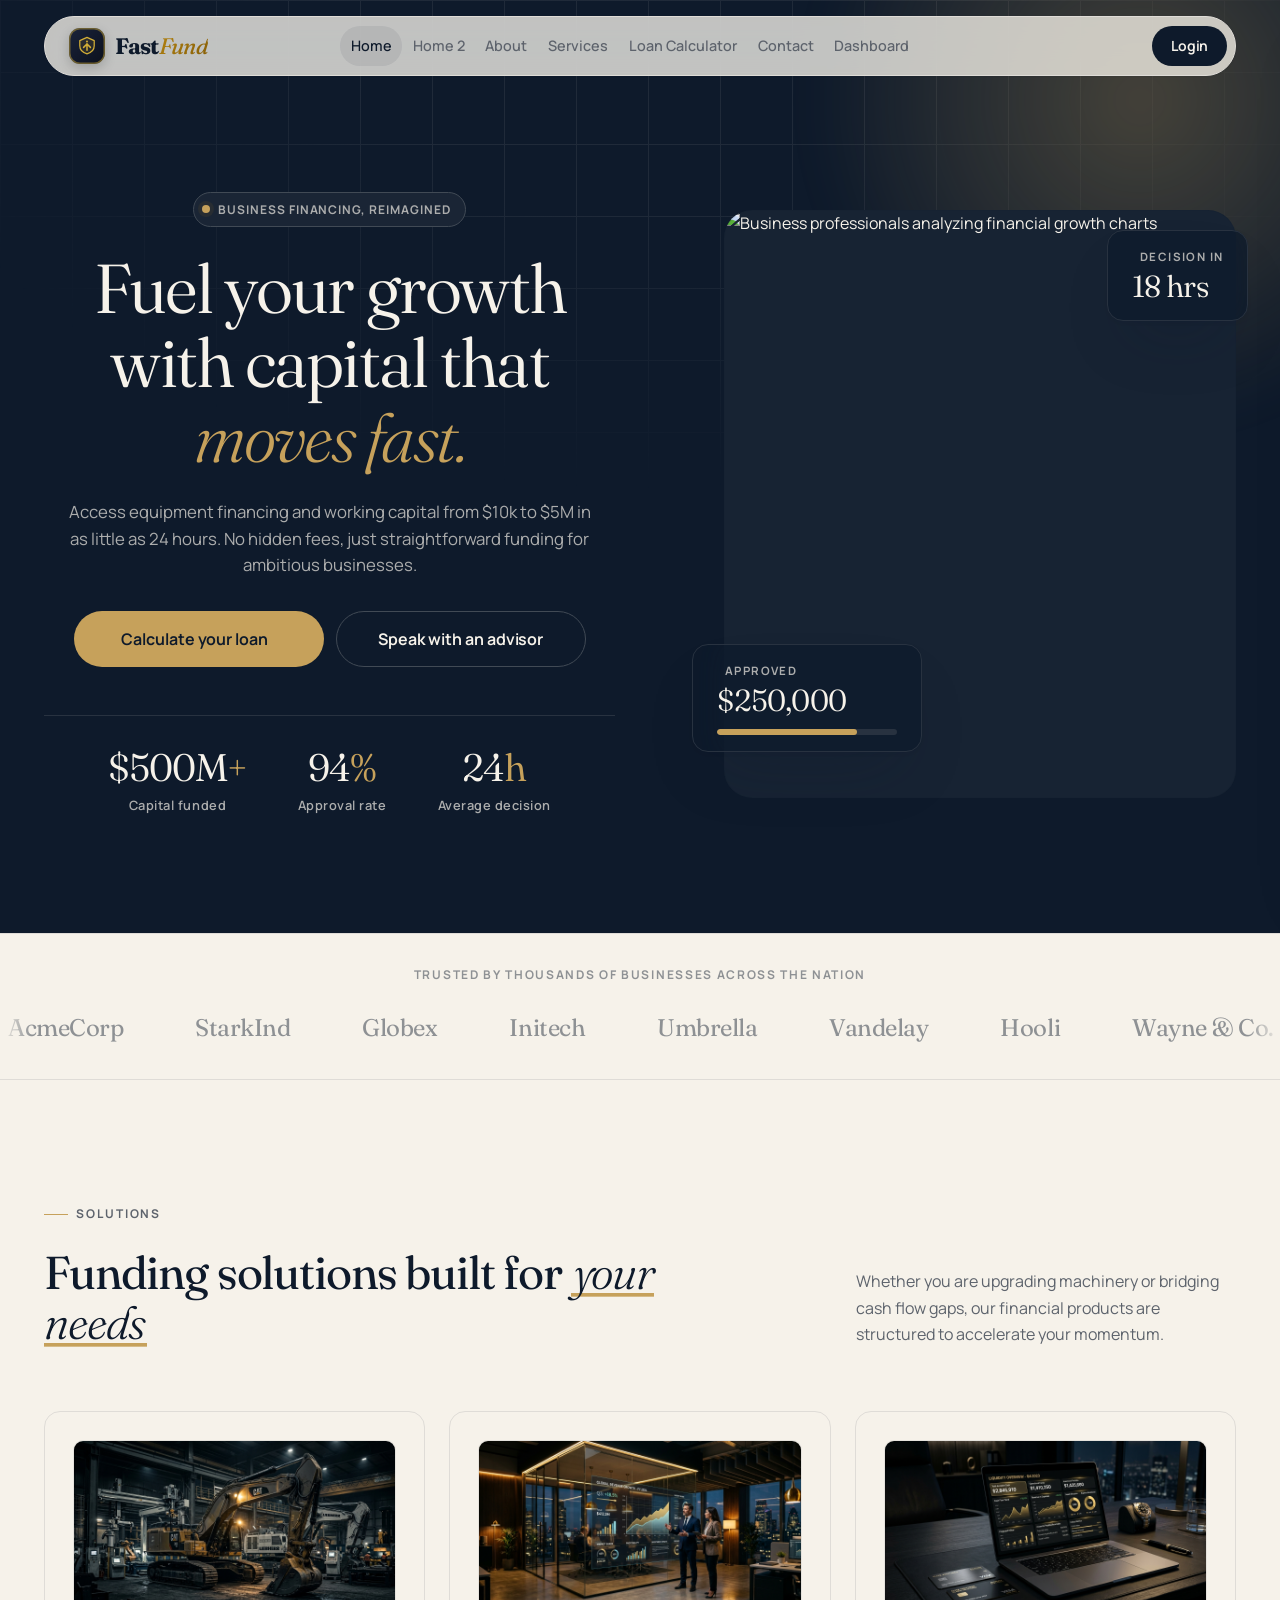
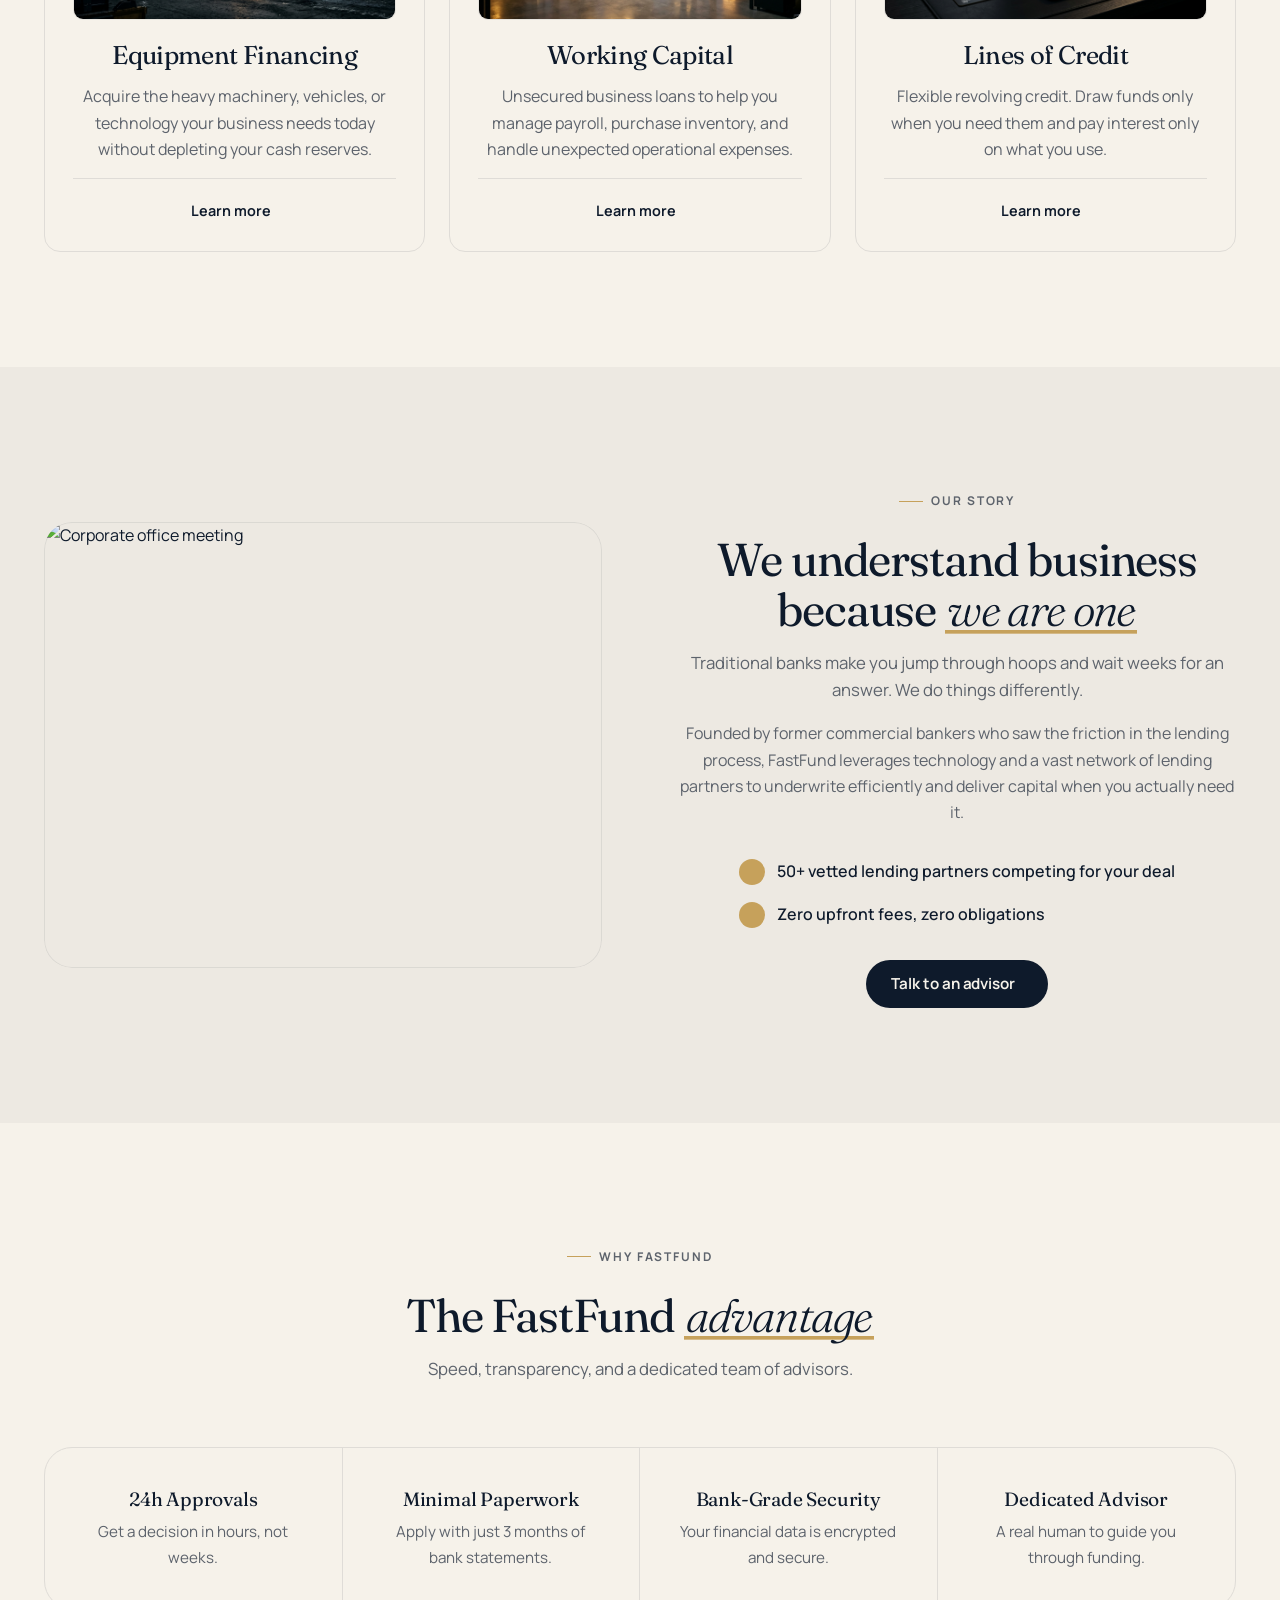
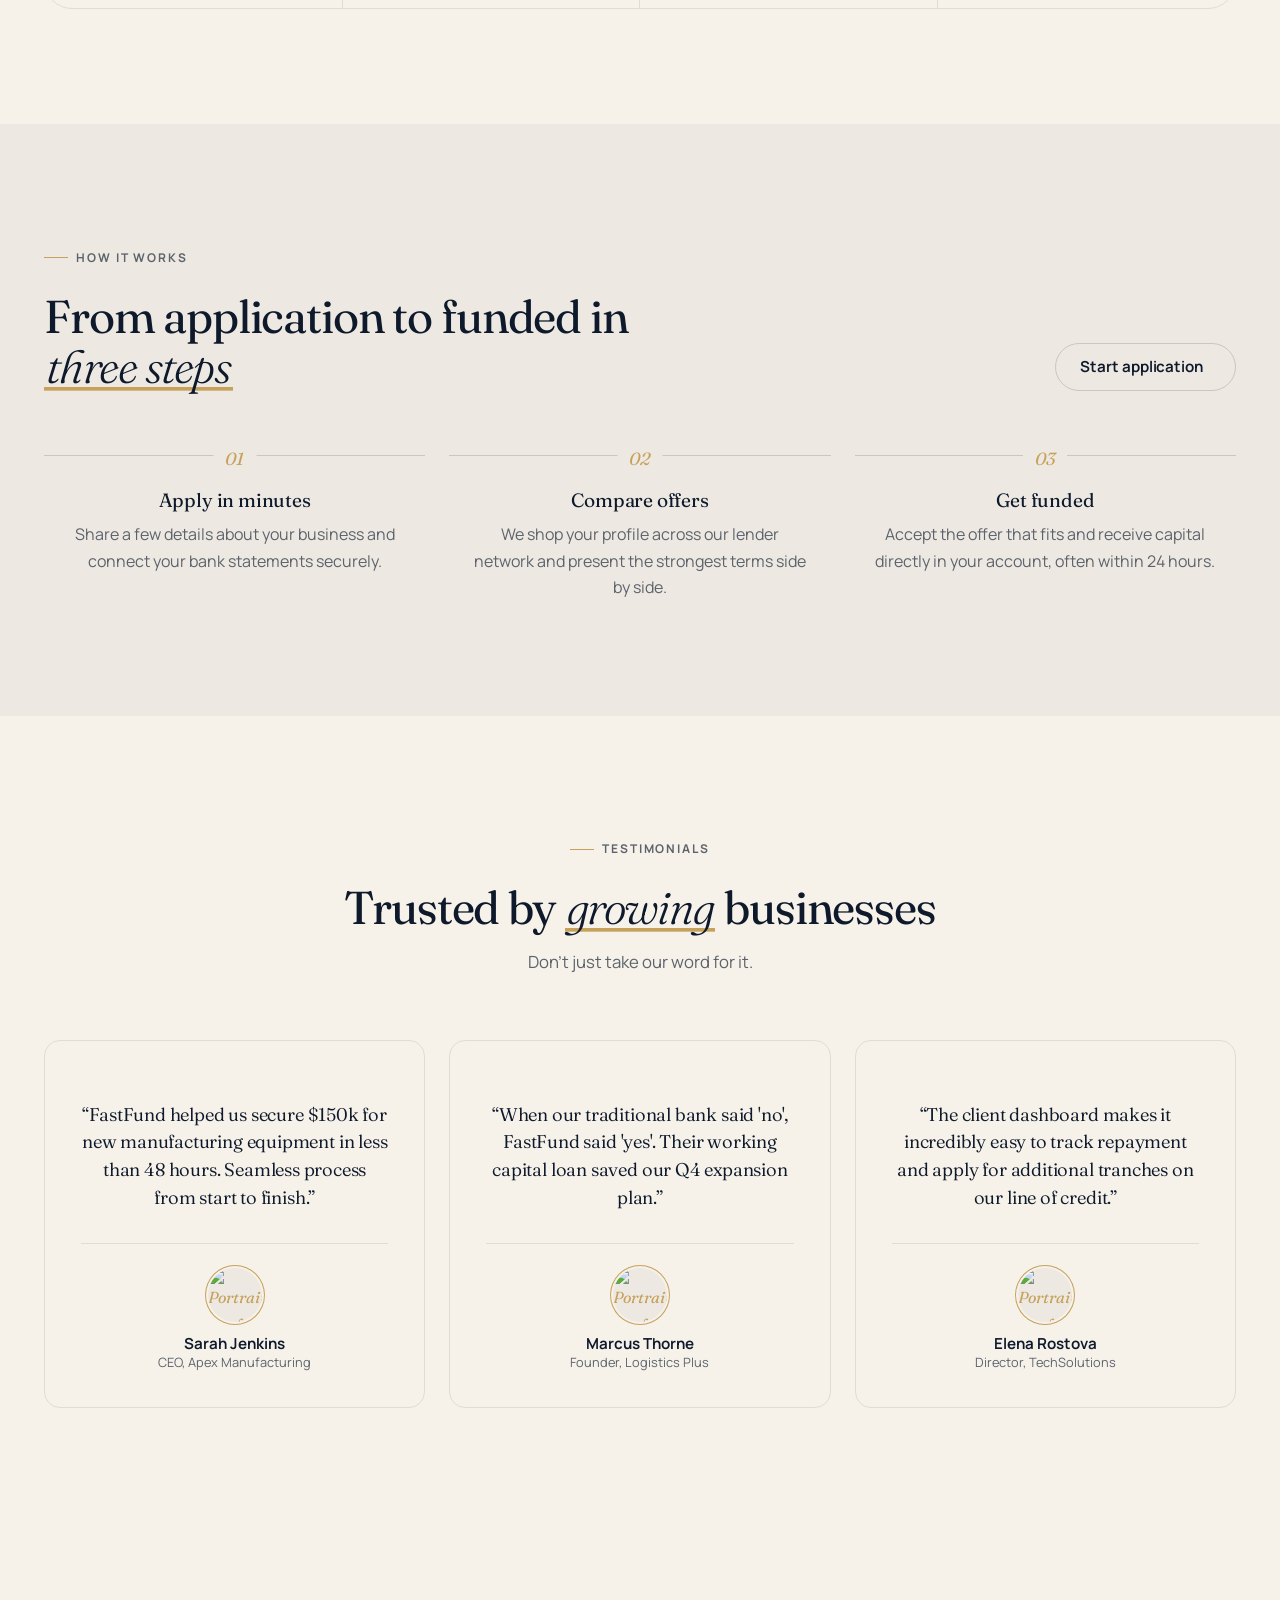
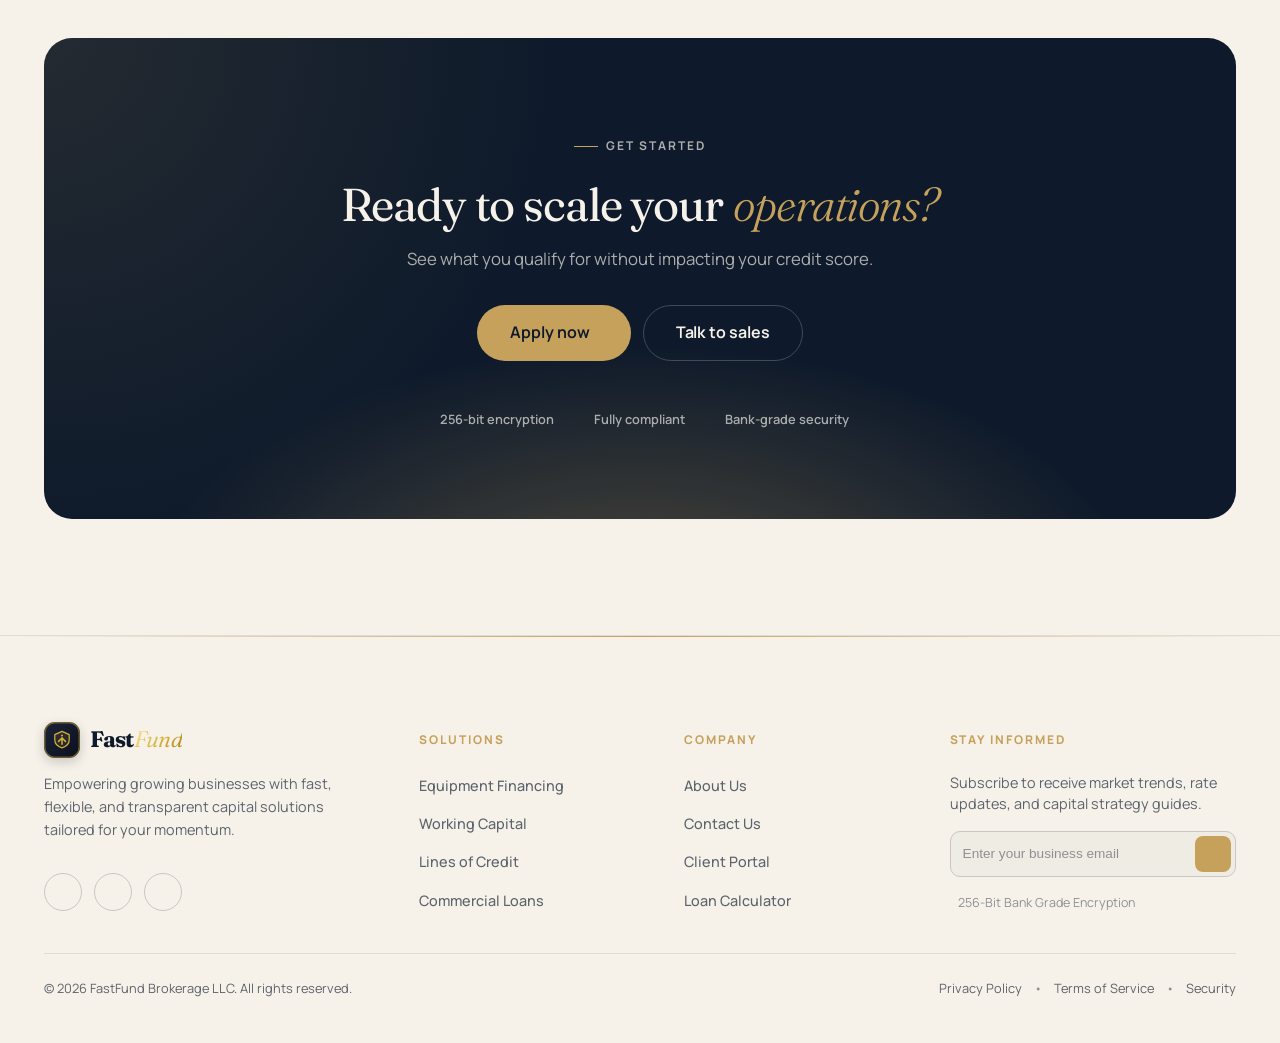
==== commit 2a9e2fba: "2" ====
--- a/index.html
+++ b/index.html
@@ -49,6 +49,7 @@
           <ul class="nav-links">
             <li><a href="index.html" class="nav-link active" aria-current="page">Home</a></li>
             <li><a href="home2.html" class="nav-link">Home 2</a></li>
+            <li><a href="about.html" class="nav-link">About</a></li>
             <li><a href="services.html" class="nav-link">Services</a></li>
             <li><a href="loan-calculator.html" class="nav-link">Loan Calculator</a></li>
             <li><a href="contact.html" class="nav-link">Contact</a></li>
@@ -79,6 +80,7 @@
     <ul class="drawer-links">
       <li><a href="index.html" class="nav-link active" aria-current="page">Home</a></li>
       <li><a href="home2.html" class="nav-link">Home 2</a></li>
+      <li><a href="about.html" class="nav-link">About</a></li>
       <li><a href="services.html" class="nav-link">Services</a></li>
       <li><a href="loan-calculator.html" class="nav-link">Loan Calculator</a></li>
       <li><a href="contact.html" class="nav-link">Contact</a></li>
@@ -394,7 +396,7 @@
         <div class="footer-col">
           <h4 class="footer-col-title">Company</h4>
           <ul class="footer-links">
-            <li><a href="index.html#story">About Our Story</a></li>
+            <li><a href="about.html">About Us</a></li>
             <li><a href="contact.html">Contact Us</a></li>
             <li><a href="login.html">Client Portal</a></li>
             <li><a href="loan-calculator.html">Loan Calculator</a></li>
--- a/assets/css/style.css
+++ b/assets/css/style.css
@@ -1362,6 +1362,37 @@
 .step h4 { margin-block-end: var(--sp-2); }
 .step p { margin-block: 0; }
 
+.step-image-wrap {
+  width: 100%;
+  height: clamp(180px, 20vw, 220px);
+  border-radius: var(--radius);
+  overflow: hidden;
+  margin-block-end: var(--sp-5);
+  background: var(--surface);
+  position: relative;
+  border: 1px solid var(--line);
+  box-shadow: var(--shadow-sm);
+  transition: transform 0.4s var(--ease), box-shadow 0.4s var(--ease), border-color 0.4s var(--ease);
+}
+
+.step-img {
+  width: 100%;
+  height: 100%;
+  object-fit: cover;
+  display: block;
+  transition: transform 0.5s var(--ease);
+}
+
+.step:hover .step-image-wrap {
+  transform: translateY(-4px);
+  box-shadow: var(--shadow-md);
+  border-color: color-mix(in srgb, var(--accent) 45%, var(--line));
+}
+
+.step:hover .step-img {
+  transform: scale(1.05);
+}
+
 /* Same rhythm as the three-card rows: 2 x 1 with the third centred, then one by one */
 @media (min-width: 601px) and (max-width: 1023.98px) {
   .steps { grid-template-columns: repeat(4, minmax(0, 1fr)); row-gap: var(--sp-12); }
@@ -2650,6 +2681,41 @@
   border-block-start: 1px solid var(--line);
 }
 
+.sidebar-toggles {
+  display: none;
+  align-items: center;
+  gap: var(--sp-3);
+  padding-inline: var(--sp-2);
+  margin-block-end: var(--sp-4);
+  padding-block-end: var(--sp-4);
+  border-block-end: 1px solid var(--line);
+}
+
+.sidebar-toggles .icon-btn,
+.drawer-toggles .icon-btn {
+  width: 44px;
+  height: 44px;
+  border-radius: var(--radius-pill);
+  background: var(--surface);
+  border: 1px solid var(--line-strong);
+  color: var(--text);
+  display: inline-flex;
+  align-items: center;
+  justify-content: center;
+  font-size: 1.15rem;
+  box-shadow: var(--shadow-sm);
+  transition: var(--transition);
+}
+
+.sidebar-toggles .icon-btn:hover,
+.drawer-toggles .icon-btn:hover {
+  background: var(--surface-raised);
+  border-color: var(--accent);
+  color: var(--accent);
+  transform: translateY(-2px);
+  box-shadow: var(--shadow);
+}
+
 .sidebar-backdrop {
   position: fixed;
   inset: 0;
@@ -3275,6 +3341,9 @@
 
   .dash-header { inset-inline-start: 0; padding-inline: var(--sp-4); }
   .dash-header .icon-btn { width: 36px; height: 36px; font-size: 1rem; }
+  .dash-header .theme-toggle,
+  .dash-header .rtl-toggle { display: none !important; }
+  .sidebar-toggles { display: flex; }
   .avatar-btn { width: 36px; height: 36px; font-size: 0.95rem; }
   .dash-header-start .logo { display: inline-flex; }
   .dash-menu-btn { display: inline-grid; }
